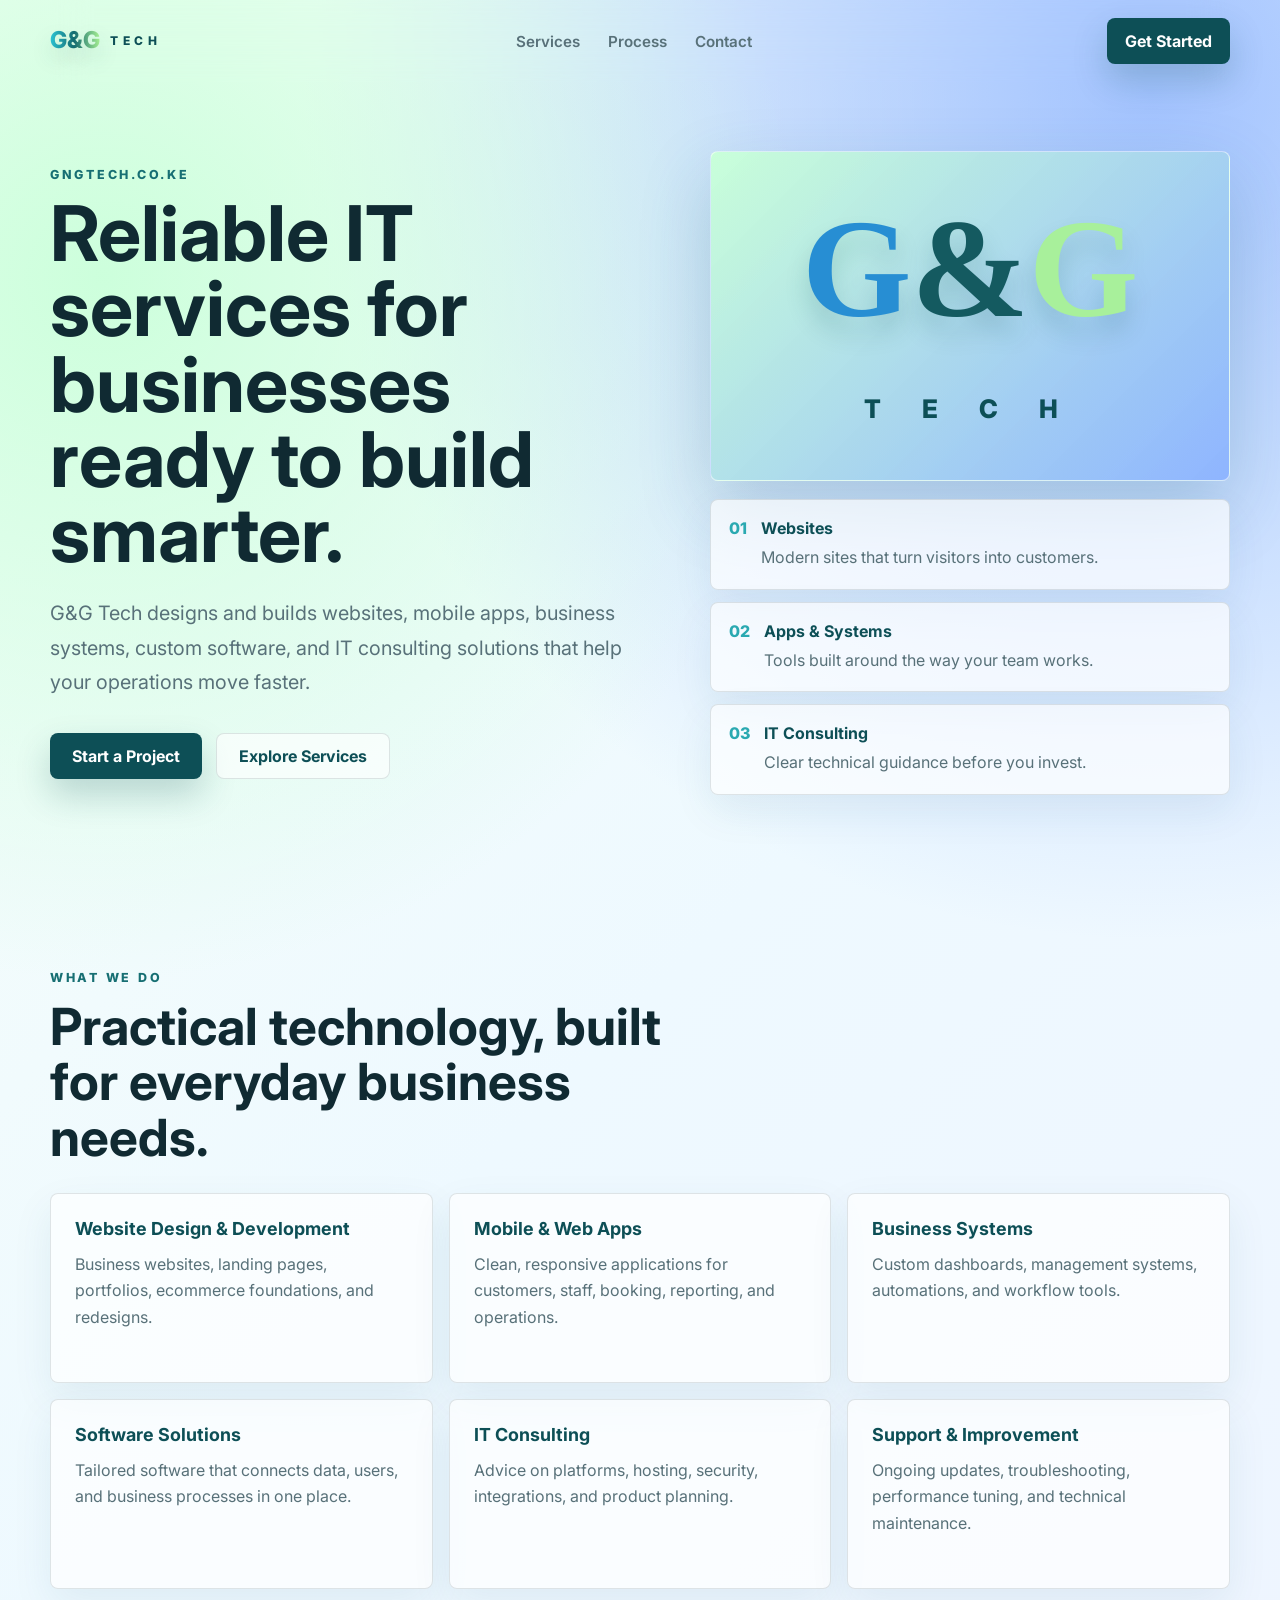
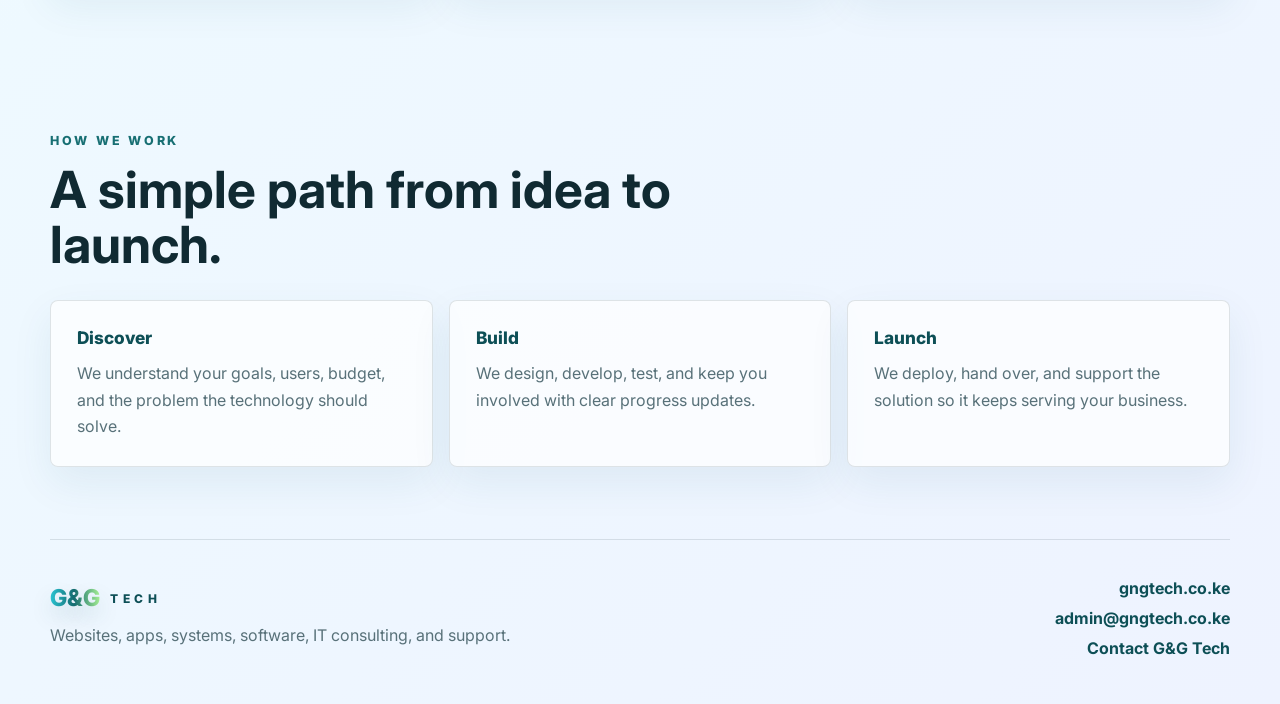
==== index.html @ 37692a5d "first commit" ====
<!doctype html>
<html lang="en">
  <head>
    <meta charset="utf-8">
    <meta name="viewport" content="width=device-width, initial-scale=1">
    <meta
      name="description"
      content="G&G Tech builds websites, apps, business systems, software, and practical IT solutions for teams in Kenya and beyond."
    >
    <title>G&G Tech | IT Services, Websites, Apps & Systems</title>
    <link rel="preconnect" href="https://fonts.googleapis.com">
    <link rel="preconnect" href="https://fonts.gstatic.com" crossorigin>
    <link
      href="https://fonts.googleapis.com/css2?family=Inter:wght@400;500;600;700;800&display=swap"
      rel="stylesheet"
    >
    <link rel="stylesheet" href="styles.css">
  </head>
  <body>
    <header class="site-header">
      <a class="brand" href="index.html" aria-label="G&G Tech home">
        <span class="brand-mark">G&amp;G</span>
        <span class="brand-name">TECH</span>
      </a>

      <nav class="main-nav" aria-label="Main navigation">
        <a href="#services">Services</a>
        <a href="#process">Process</a>
        <a href="contact.html">Contact</a>
      </nav>

      <a class="nav-cta" href="contact.html">Get Started</a>
    </header>

    <main>
      <section class="hero">
        <div class="hero-content">
          <p class="eyebrow">gngtech.co.ke</p>
          <h1>Reliable IT services for businesses ready to build smarter.</h1>
          <p class="hero-copy">
            G&amp;G Tech designs and builds websites, mobile apps, business systems,
            custom software, and IT consulting solutions that help your operations move faster.
          </p>

          <div class="hero-actions">
            <a class="primary-button" href="contact.html">Start a Project</a>
            <a class="secondary-button" href="#services">Explore Services</a>
          </div>
        </div>

        <div class="hero-visual" aria-label="G&G Tech service preview">
          <div class="logo-panel">
            <span class="big-logo">
              <span>G</span><span>&amp;</span><span>G</span>
            </span>
            <span class="tech-word">T E C H</span>
          </div>

          <div class="service-stack">
            <a href="contact.html?service=Website%20Design%20%26%20Development">
              <span>01</span>
              <strong>Websites</strong>
              <p>Modern sites that turn visitors into customers.</p>
            </a>
            <a href="contact.html?service=Mobile%20%26%20Web%20Apps">
              <span>02</span>
              <strong>Apps & Systems</strong>
              <p>Tools built around the way your team works.</p>
            </a>
            <a href="contact.html?service=IT%20Consulting">
              <span>03</span>
              <strong>IT Consulting</strong>
              <p>Clear technical guidance before you invest.</p>
            </a>
          </div>
        </div>
      </section>

      <section class="services" id="services">
        <div class="section-heading">
          <p class="eyebrow">What we do</p>
          <h2>Practical technology, built for everyday business needs.</h2>
        </div>

        <div class="service-grid">
          <a class="service-card" href="contact.html?service=Website%20Design%20%26%20Development">
            <h3>Website Design & Development</h3>
            <p>Business websites, landing pages, portfolios, ecommerce foundations, and redesigns.</p>
          </a>
          <a class="service-card" href="contact.html?service=Mobile%20%26%20Web%20Apps">
            <h3>Mobile & Web Apps</h3>
            <p>Clean, responsive applications for customers, staff, booking, reporting, and operations.</p>
          </a>
          <a class="service-card" href="contact.html?service=Business%20Systems">
            <h3>Business Systems</h3>
            <p>Custom dashboards, management systems, automations, and workflow tools.</p>
          </a>
          <a class="service-card" href="contact.html?service=Software%20Solutions">
            <h3>Software Solutions</h3>
            <p>Tailored software that connects data, users, and business processes in one place.</p>
          </a>
          <a class="service-card" href="contact.html?service=IT%20Consulting">
            <h3>IT Consulting</h3>
            <p>Advice on platforms, hosting, security, integrations, and product planning.</p>
          </a>
          <a class="service-card" href="contact.html?service=Support%20%26%20Improvement">
            <h3>Support & Improvement</h3>
            <p>Ongoing updates, troubleshooting, performance tuning, and technical maintenance.</p>
          </a>
        </div>
      </section>

      <section class="process" id="process">
        <div class="section-heading">
          <p class="eyebrow">How we work</p>
          <h2>A simple path from idea to launch.</h2>
        </div>

        <div class="steps">
          <article>
            <span>Discover</span>
            <p>We understand your goals, users, budget, and the problem the technology should solve.</p>
          </article>
          <article>
            <span>Build</span>
            <p>We design, develop, test, and keep you involved with clear progress updates.</p>
          </article>
          <article>
            <span>Launch</span>
            <p>We deploy, hand over, and support the solution so it keeps serving your business.</p>
          </article>
        </div>
      </section>
    </main>

    <footer class="site-footer" id="contact">
      <div>
        <a class="brand footer-brand" href="index.html" aria-label="G&G Tech home">
          <span class="brand-mark">G&amp;G</span>
          <span class="brand-name">TECH</span>
        </a>
        <p>Websites, apps, systems, software, IT consulting, and support.</p>
      </div>

      <div class="footer-contact">
        <a href="https://gngtech.co.ke">gngtech.co.ke</a>
        <a href="mailto:admin@gngtech.co.ke">admin@gngtech.co.ke</a>
        <a href="contact.html">Contact G&amp;G Tech</a>
      </div>
    </footer>
  </body>
</html>
---- styles.css ----
:root {
  --mint: #c9ffd9;
  --aqua: #55d3db;
  --sky: #8fb5ff;
  --teal: #176f73;
  --deep: #0d4f56;
  --ink: #102a32;
  --muted: #587179;
  --line: rgba(16, 42, 50, 0.12);
  --white: #ffffff;
}

* {
  box-sizing: border-box;
}

html {
  scroll-behavior: smooth;
}

body {
  margin: 0;
  font-family: "Inter", Arial, sans-serif;
  color: var(--ink);
  background:
    radial-gradient(circle at 8% 12%, rgba(201, 255, 217, 0.92), transparent 30%),
    radial-gradient(circle at 90% 4%, rgba(143, 181, 255, 0.8), transparent 34%),
    linear-gradient(135deg, #f7fff9 0%, #eef9ff 46%, #eef3ff 100%);
}

a {
  color: inherit;
  text-decoration: none;
}

.site-header {
  position: sticky;
  top: 0;
  z-index: 10;
  display: flex;
  align-items: center;
  justify-content: space-between;
  gap: 24px;
  width: min(1180px, calc(100% - 40px));
  margin: 0 auto;
  padding: 18px 0;
  backdrop-filter: blur(18px);
}

.brand {
  display: inline-flex;
  align-items: center;
  gap: 10px;
  min-width: max-content;
  font-weight: 800;
}

.brand-mark {
  font-size: 1.45rem;
  line-height: 1;
  letter-spacing: 0;
  background: linear-gradient(90deg, #2cc8d7 0%, var(--teal) 48%, #a9f394 100%);
  -webkit-background-clip: text;
  background-clip: text;
  color: transparent;
  text-shadow: 0 10px 22px rgba(13, 79, 86, 0.18);
}

.brand-name {
  font-size: 0.75rem;
  letter-spacing: 0.38em;
  color: var(--deep);
}

.main-nav {
  display: flex;
  align-items: center;
  justify-content: center;
  gap: 28px;
  color: var(--muted);
  font-size: 0.95rem;
  font-weight: 600;
}

.main-nav a:hover {
  color: var(--deep);
}

.nav-cta,
.primary-button,
.secondary-button {
  display: inline-flex;
  align-items: center;
  justify-content: center;
  min-height: 46px;
  border-radius: 8px;
  font-weight: 700;
  transition: transform 180ms ease, box-shadow 180ms ease, background 180ms ease;
}

.nav-cta,
.primary-button {
  background: var(--deep);
  color: var(--white);
  box-shadow: 0 16px 34px rgba(13, 79, 86, 0.22);
}

.nav-cta {
  padding: 0 18px;
}

.primary-button,
.secondary-button {
  padding: 0 22px;
}

.secondary-button {
  border: 1px solid var(--line);
  background: rgba(255, 255, 255, 0.62);
  color: var(--deep);
}

.nav-cta:hover,
.primary-button:hover,
.secondary-button:hover {
  transform: translateY(-2px);
}

.hero {
  display: grid;
  grid-template-columns: minmax(0, 1fr) minmax(360px, 0.86fr);
  gap: 56px;
  align-items: center;
  width: min(1180px, calc(100% - 40px));
  min-height: calc(100vh - 84px);
  margin: 0 auto;
  padding: 42px 0 76px;
}

.hero-content {
  max-width: 680px;
}

.eyebrow {
  margin: 0 0 14px;
  color: var(--teal);
  font-size: 0.78rem;
  font-weight: 800;
  letter-spacing: 0.22em;
  text-transform: uppercase;
}

h1,
h2,
h3,
p {
  margin-top: 0;
}

h1 {
  max-width: 740px;
  margin-bottom: 24px;
  font-size: clamp(2.8rem, 6vw, 5.8rem);
  line-height: 0.98;
  letter-spacing: 0;
}

.hero-copy {
  max-width: 620px;
  margin-bottom: 34px;
  color: var(--muted);
  font-size: clamp(1.04rem, 2vw, 1.24rem);
  line-height: 1.72;
}

.hero-actions {
  display: flex;
  flex-wrap: wrap;
  gap: 14px;
}

.hero-visual {
  display: grid;
  gap: 18px;
}

.logo-panel {
  display: grid;
  place-items: center;
  min-height: 330px;
  padding: 36px;
  border: 1px solid rgba(255, 255, 255, 0.55);
  border-radius: 8px;
  background:
    linear-gradient(135deg, rgba(201, 255, 217, 0.88), rgba(143, 181, 255, 0.92)),
    linear-gradient(135deg, var(--mint), var(--sky));
  box-shadow: 0 28px 70px rgba(30, 102, 120, 0.22);
}

.big-logo {
  display: block;
  font-size: clamp(4.6rem, 12vw, 8.8rem);
  font-weight: 800;
  line-height: 0.85;
  letter-spacing: 0;
  font-family: Georgia, "Times New Roman", serif;
  text-shadow: 0 16px 24px rgba(13, 79, 86, 0.18);
}

.big-logo span:nth-child(1) {
  color: #278ed3;
}

.big-logo span:nth-child(2) {
  color: #145a60;
}

.big-logo span:nth-child(3) {
  color: #a8f09b;
}

.tech-word {
  margin-top: 22px;
  color: var(--deep);
  font-size: clamp(1rem, 2vw, 1.6rem);
  font-weight: 800;
  letter-spacing: 0.7em;
}

.service-stack {
  display: grid;
  gap: 12px;
}

.service-stack a,
.service-card,
.steps article {
  border: 1px solid var(--line);
  border-radius: 8px;
  background: rgba(255, 255, 255, 0.68);
  box-shadow: 0 16px 40px rgba(22, 93, 109, 0.08);
}

.service-stack a {
  display: grid;
  grid-template-columns: auto 1fr;
  gap: 6px 14px;
  padding: 18px;
  transition: transform 180ms ease, border-color 180ms ease, box-shadow 180ms ease, background 180ms ease;
}

.service-stack span {
  grid-row: span 2;
  color: #2aa9b1;
  font-weight: 800;
}

.service-stack strong {
  color: var(--deep);
}

.service-stack a:hover {
  transform: translateY(-3px);
  border-color: rgba(85, 211, 219, 0.58);
  background: linear-gradient(135deg, rgba(201, 255, 217, 0.9), rgba(143, 181, 255, 0.42));
  box-shadow: 0 22px 46px rgba(23, 111, 115, 0.16);
}

.service-stack p,
.service-card p,
.steps p,
.site-footer p {
  margin-bottom: 0;
  color: var(--muted);
  line-height: 1.65;
}

.services,
.process {
  width: min(1180px, calc(100% - 40px));
  margin: 0 auto;
  padding: 72px 0;
}

.section-heading {
  max-width: 650px;
  margin-bottom: 28px;
}

h2 {
  margin-bottom: 0;
  color: var(--ink);
  font-size: clamp(2rem, 4vw, 3.2rem);
  line-height: 1.08;
  letter-spacing: 0;
}

.service-grid {
  display: grid;
  grid-template-columns: repeat(3, minmax(0, 1fr));
  gap: 16px;
}

.service-card {
  min-height: 190px;
  padding: 24px;
  cursor: pointer;
  transition: transform 180ms ease, border-color 180ms ease, box-shadow 180ms ease, background 180ms ease;
}

.service-card h3 {
  margin-bottom: 12px;
  color: var(--deep);
  font-size: 1.12rem;
}

.service-card:hover {
  transform: translateY(-6px);
  border-color: rgba(85, 211, 219, 0.64);
  background:
    linear-gradient(135deg, rgba(201, 255, 217, 0.94), rgba(143, 181, 255, 0.48)),
    rgba(255, 255, 255, 0.78);
  box-shadow: 0 28px 58px rgba(23, 111, 115, 0.18);
}

.service-card:hover h3,
.service-card:hover p {
  color: var(--deep);
}

.service-card:focus-visible,
.service-stack a:focus-visible,
.primary-button:focus-visible,
.secondary-button:focus-visible,
.nav-cta:focus-visible {
  outline: 3px solid rgba(85, 211, 219, 0.72);
  outline-offset: 4px;
}

.steps {
  display: grid;
  grid-template-columns: repeat(3, minmax(0, 1fr));
  gap: 16px;
}

.steps article {
  padding: 26px;
}

.steps span {
  display: inline-flex;
  margin-bottom: 12px;
  color: var(--deep);
  font-size: 1.08rem;
  font-weight: 800;
}

.site-footer {
  display: flex;
  align-items: center;
  justify-content: space-between;
  gap: 28px;
  width: min(1180px, calc(100% - 40px));
  margin: 0 auto;
  padding: 38px 0 46px;
  border-top: 1px solid var(--line);
}

.footer-brand {
  margin-bottom: 12px;
}

.footer-contact {
  display: grid;
  gap: 10px;
  color: var(--deep);
  font-weight: 700;
  text-align: right;
}

.contact-page {
  display: grid;
  grid-template-columns: minmax(0, 0.9fr) minmax(360px, 0.72fr);
  gap: 56px;
  align-items: start;
  width: min(1180px, calc(100% - 40px));
  min-height: calc(100vh - 84px);
  margin: 0 auto;
  padding: 80px 0 96px;
}

.contact-intro {
  max-width: 660px;
}

.contact-intro a {
  color: var(--deep);
  font-weight: 800;
}

.contact-form {
  display: grid;
  gap: 12px;
  padding: 28px;
  border: 1px solid rgba(85, 211, 219, 0.28);
  border-radius: 8px;
  background: rgba(255, 255, 255, 0.72);
  box-shadow: 0 28px 70px rgba(30, 102, 120, 0.16);
}

.contact-form label {
  color: var(--deep);
  font-size: 0.92rem;
  font-weight: 800;
}

.contact-form input,
.contact-form select,
.contact-form textarea {
  width: 100%;
  min-height: 48px;
  margin-bottom: 10px;
  padding: 12px 14px;
  border: 1px solid var(--line);
  border-radius: 8px;
  color: var(--ink);
  background: rgba(255, 255, 255, 0.86);
  font: inherit;
}

.contact-form textarea {
  resize: vertical;
  line-height: 1.55;
}

.contact-form input:focus,
.contact-form select:focus,
.contact-form textarea:focus {
  border-color: rgba(42, 169, 177, 0.8);
  box-shadow: 0 0 0 4px rgba(85, 211, 219, 0.18);
  outline: none;
}

.form-button {
  width: 100%;
  border: 0;
  font: inherit;
  cursor: pointer;
}

.form-note {
  margin: 0;
  color: var(--muted);
  font-size: 0.92rem;
  line-height: 1.5;
}

@media (max-width: 900px) {
  .site-header {
    flex-wrap: wrap;
  }

  .main-nav {
    order: 3;
    width: 100%;
    justify-content: flex-start;
  }

  .hero {
    grid-template-columns: 1fr;
    gap: 34px;
    min-height: auto;
    padding-top: 32px;
  }

  .contact-page {
    grid-template-columns: 1fr;
    gap: 34px;
    min-height: auto;
    padding-top: 54px;
  }

  .hero-visual {
    max-width: 620px;
  }

  .service-grid,
  .steps {
    grid-template-columns: repeat(2, minmax(0, 1fr));
  }
}

@media (max-width: 620px) {
  .site-header,
  .hero,
  .services,
  .process,
  .contact-page,
  .site-footer {
    width: min(100% - 28px, 1180px);
  }

  .nav-cta {
    display: none;
  }

  .main-nav {
    gap: 18px;
    overflow-x: auto;
    padding-bottom: 2px;
  }

  h1 {
    font-size: clamp(2.55rem, 14vw, 4rem);
  }

  .hero-actions,
  .primary-button,
  .secondary-button {
    width: 100%;
  }

  .logo-panel {
    min-height: 250px;
    padding: 24px 18px;
  }

  .tech-word {
    letter-spacing: 0.45em;
  }

  .service-grid,
  .steps {
    grid-template-columns: 1fr;
  }

  .site-footer {
    display: grid;
  }

  .footer-contact {
    text-align: left;
  }
}
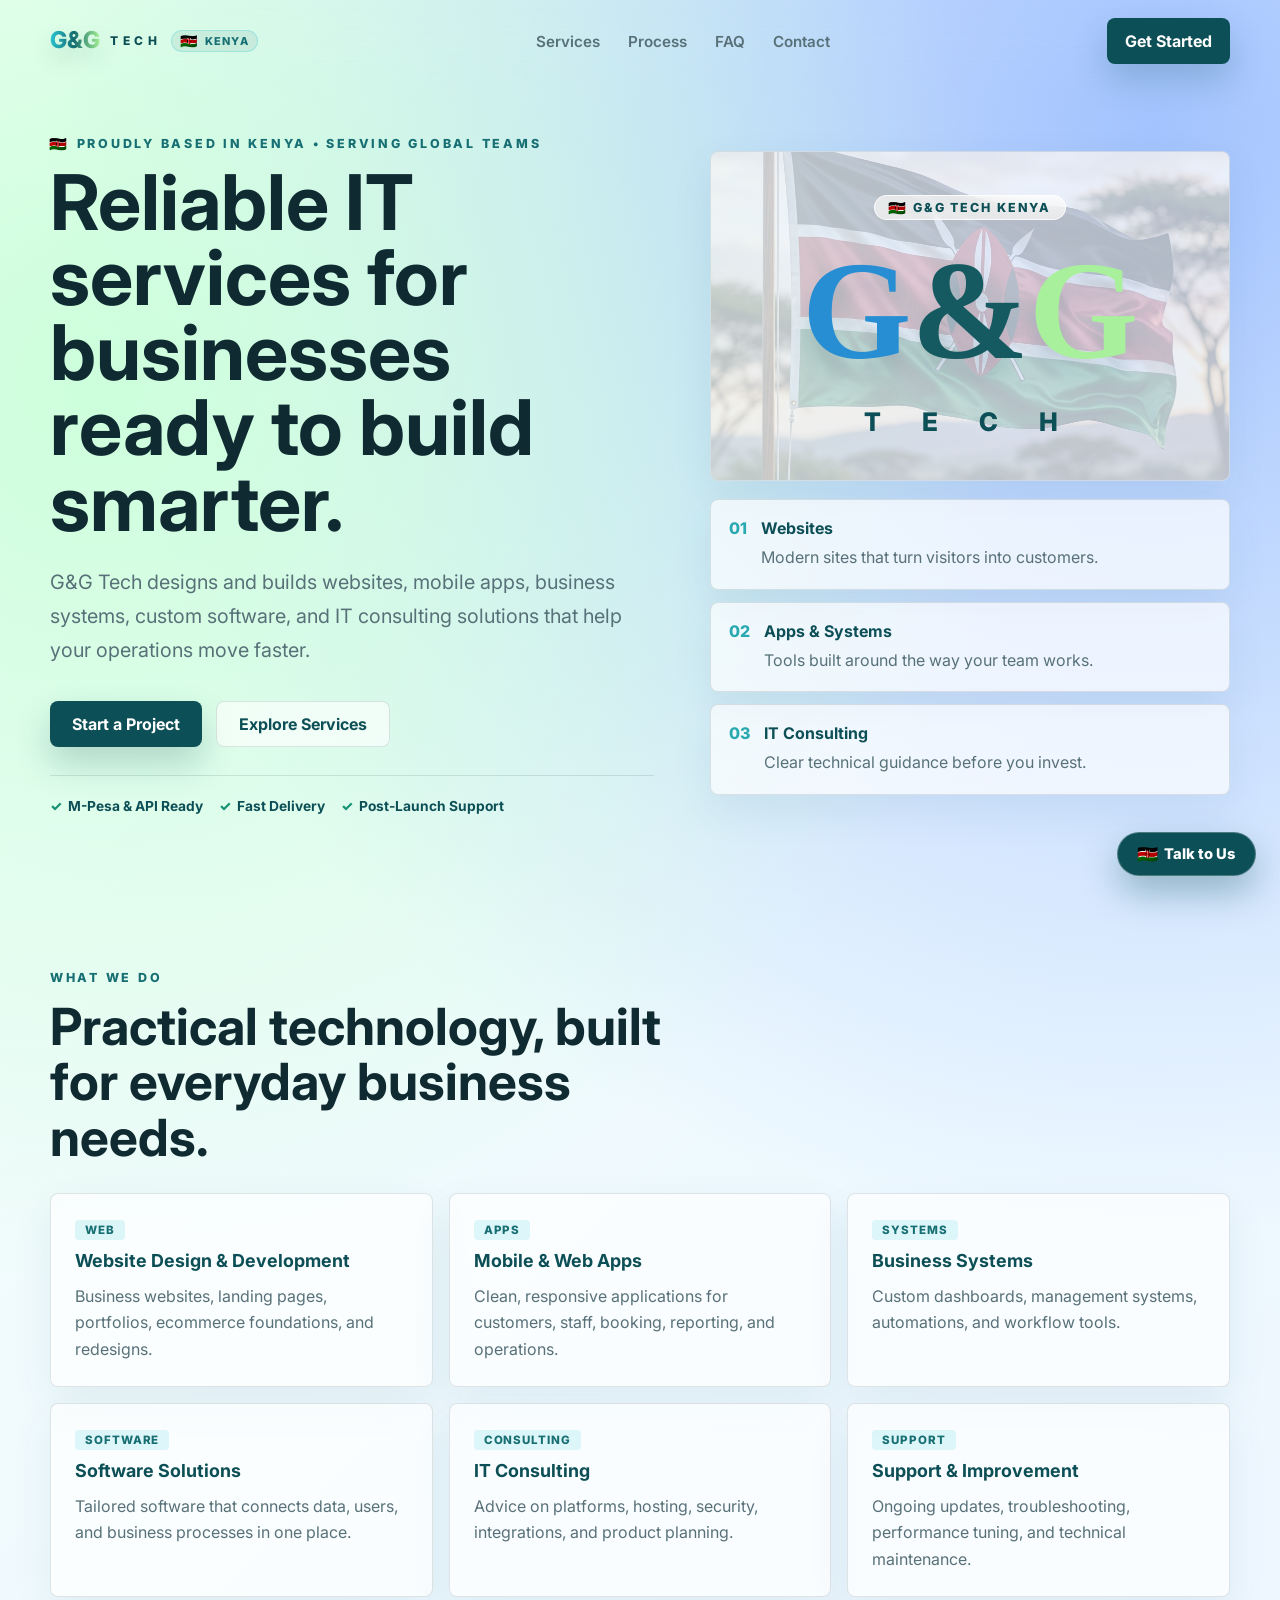
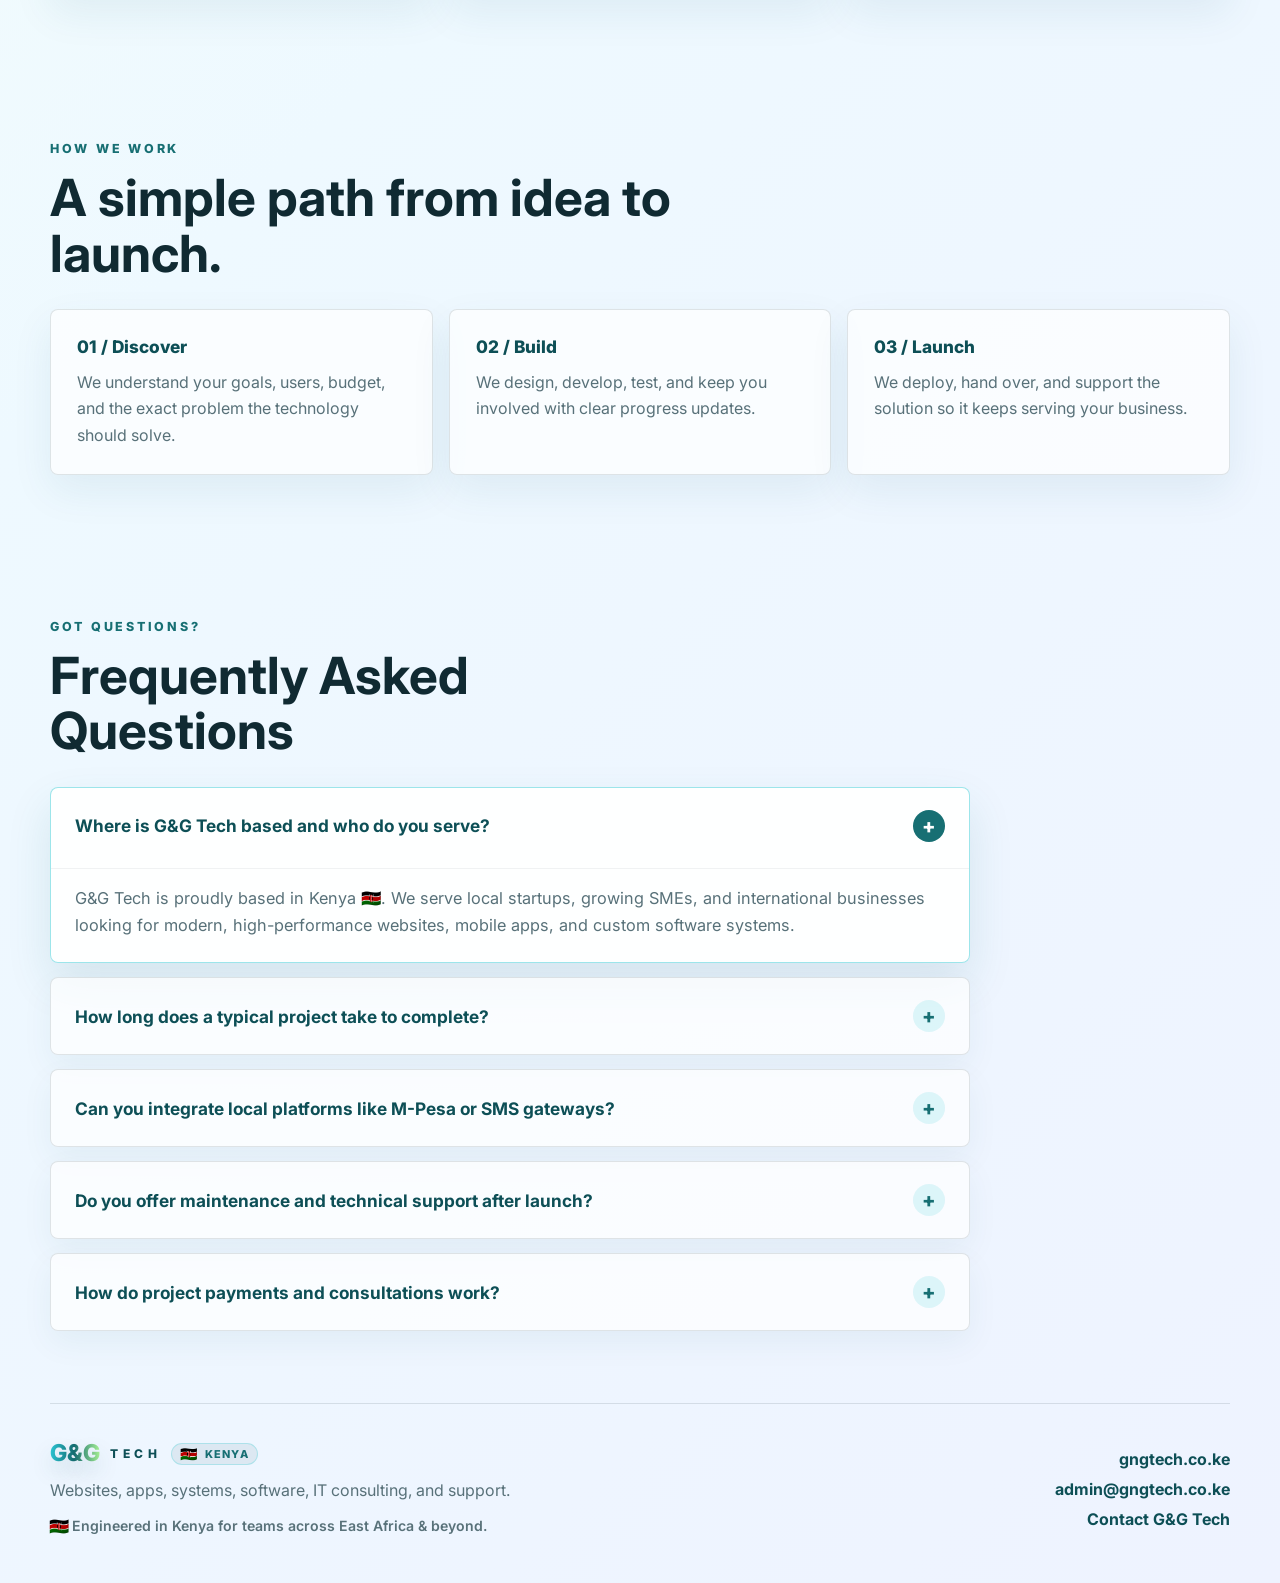
==== commit f2ce53a4: "improve ui" ====
--- a/index.html
+++ b/index.html
@@ -5,9 +5,16 @@
     <meta name="viewport" content="width=device-width, initial-scale=1">
     <meta
       name="description"
-      content="G&G Tech builds websites, apps, business systems, software, and practical IT solutions for teams in Kenya and beyond."
+      content="G&G Tech is a Kenyan technology company building modern websites, mobile apps, custom business systems, software, and IT solutions for clients in Kenya and beyond."
     >
-    <title>G&G Tech | IT Services, Websites, Apps & Systems</title>
+    <title>G&G Tech | Kenyan IT Services, Websites, Apps & Business Systems</title>
+    
+    <!-- Open Graph & Social Media Preview Tags -->
+    <meta property="og:title" content="G&G Tech | Reliable IT Services, Websites & Apps in Kenya">
+    <meta property="og:description" content="Designs and builds websites, mobile apps, business systems, and IT solutions for teams in Kenya and globally.">
+    <meta property="og:type" content="website">
+    <meta property="og:url" content="https://gngtech.co.ke">
+    
     <link rel="preconnect" href="https://fonts.googleapis.com">
     <link rel="preconnect" href="https://fonts.gstatic.com" crossorigin>
     <link
@@ -21,12 +28,24 @@
       <a class="brand" href="index.html" aria-label="G&G Tech home">
         <span class="brand-mark">G&amp;G</span>
         <span class="brand-name">TECH</span>
+        <span class="kenya-badge" title="Proudly Kenyan Technology Company">
+          <span class="kenya-flag-icon" aria-hidden="true">🇰🇪</span>
+          <span class="kenya-text">KENYA</span>
+        </span>
       </a>
 
-      <nav class="main-nav" aria-label="Main navigation">
+      <button class="mobile-nav-toggle" id="mobileNavToggle" aria-label="Toggle navigation menu" aria-expanded="false">
+        <span class="hamburger-bar"></span>
+        <span class="hamburger-bar"></span>
+        <span class="hamburger-bar"></span>
+      </button>
+
+      <nav class="main-nav" id="mainNav" aria-label="Main navigation">
         <a href="#services">Services</a>
         <a href="#process">Process</a>
+        <a href="#faq">FAQ</a>
         <a href="contact.html">Contact</a>
+        <a class="mobile-nav-cta" href="contact.html">Get Started 🇰🇪</a>
       </nav>
 
       <a class="nav-cta" href="contact.html">Get Started</a>
@@ -34,8 +53,10 @@
 
     <main>
       <section class="hero">
-        <div class="hero-content">
-          <p class="eyebrow">gngtech.co.ke</p>
+        <div class="hero-content reveal-on-scroll">
+          <p class="eyebrow kenya-eyebrow">
+            <span class="flag-emoji">🇰🇪</span> PROUDLY BASED IN KENYA &bull; SERVING GLOBAL TEAMS
+          </p>
           <h1>Reliable IT services for businesses ready to build smarter.</h1>
           <p class="hero-copy">
             G&amp;G Tech designs and builds websites, mobile apps, business systems,
@@ -46,10 +67,19 @@
             <a class="primary-button" href="contact.html">Start a Project</a>
             <a class="secondary-button" href="#services">Explore Services</a>
           </div>
-        </div>
-
-        <div class="hero-visual" aria-label="G&G Tech service preview">
-          <div class="logo-panel">
+
+          <div class="hero-trust-badges">
+            <span class="trust-item"><span class="check-icon">✓</span> M-Pesa &amp; API Ready</span>
+            <span class="trust-item"><span class="check-icon">✓</span> Fast Delivery</span>
+            <span class="trust-item"><span class="check-icon">✓</span> Post-Launch Support</span>
+          </div>
+        </div>
+
+        <div class="hero-visual reveal-on-scroll" aria-label="G&G Tech service preview">
+          <div class="logo-panel interactive-card">
+            <div class="kenya-hero-pill">
+              <span class="flag-emoji">🇰🇪</span> G&amp;G TECH KENYA
+            </div>
             <span class="big-logo">
               <span>G</span><span>&amp;</span><span>G</span>
             </span>
@@ -57,17 +87,17 @@
           </div>
 
           <div class="service-stack">
-            <a href="contact.html?service=Website%20Design%20%26%20Development">
+            <a class="interactive-card" href="contact.html?service=Website%20Design%20%26%20Development">
               <span>01</span>
               <strong>Websites</strong>
               <p>Modern sites that turn visitors into customers.</p>
             </a>
-            <a href="contact.html?service=Mobile%20%26%20Web%20Apps">
+            <a class="interactive-card" href="contact.html?service=Mobile%20%26%20Web%20Apps">
               <span>02</span>
-              <strong>Apps & Systems</strong>
+              <strong>Apps &amp; Systems</strong>
               <p>Tools built around the way your team works.</p>
             </a>
-            <a href="contact.html?service=IT%20Consulting">
+            <a class="interactive-card" href="contact.html?service=IT%20Consulting">
               <span>03</span>
               <strong>IT Consulting</strong>
               <p>Clear technical guidance before you invest.</p>
@@ -77,69 +107,147 @@
       </section>
 
       <section class="services" id="services">
-        <div class="section-heading">
+        <div class="section-heading reveal-on-scroll">
           <p class="eyebrow">What we do</p>
           <h2>Practical technology, built for everyday business needs.</h2>
         </div>
 
         <div class="service-grid">
-          <a class="service-card" href="contact.html?service=Website%20Design%20%26%20Development">
-            <h3>Website Design & Development</h3>
+          <a class="service-card interactive-card reveal-on-scroll" href="contact.html?service=Website%20Design%20%26%20Development">
+            <div class="card-badge">Web</div>
+            <h3>Website Design &amp; Development</h3>
             <p>Business websites, landing pages, portfolios, ecommerce foundations, and redesigns.</p>
           </a>
-          <a class="service-card" href="contact.html?service=Mobile%20%26%20Web%20Apps">
-            <h3>Mobile & Web Apps</h3>
+          <a class="service-card interactive-card reveal-on-scroll" href="contact.html?service=Mobile%20%26%20Web%20Apps">
+            <div class="card-badge">Apps</div>
+            <h3>Mobile &amp; Web Apps</h3>
             <p>Clean, responsive applications for customers, staff, booking, reporting, and operations.</p>
           </a>
-          <a class="service-card" href="contact.html?service=Business%20Systems">
+          <a class="service-card interactive-card reveal-on-scroll" href="contact.html?service=Business%20Systems">
+            <div class="card-badge">Systems</div>
             <h3>Business Systems</h3>
             <p>Custom dashboards, management systems, automations, and workflow tools.</p>
           </a>
-          <a class="service-card" href="contact.html?service=Software%20Solutions">
+          <a class="service-card interactive-card reveal-on-scroll" href="contact.html?service=Software%20Solutions">
+            <div class="card-badge">Software</div>
             <h3>Software Solutions</h3>
             <p>Tailored software that connects data, users, and business processes in one place.</p>
           </a>
-          <a class="service-card" href="contact.html?service=IT%20Consulting">
+          <a class="service-card interactive-card reveal-on-scroll" href="contact.html?service=IT%20Consulting">
+            <div class="card-badge">Consulting</div>
             <h3>IT Consulting</h3>
             <p>Advice on platforms, hosting, security, integrations, and product planning.</p>
           </a>
-          <a class="service-card" href="contact.html?service=Support%20%26%20Improvement">
-            <h3>Support & Improvement</h3>
+          <a class="service-card interactive-card reveal-on-scroll" href="contact.html?service=Support%20%26%20Improvement">
+            <div class="card-badge">Support</div>
+            <h3>Support &amp; Improvement</h3>
             <p>Ongoing updates, troubleshooting, performance tuning, and technical maintenance.</p>
           </a>
         </div>
       </section>
 
       <section class="process" id="process">
-        <div class="section-heading">
+        <div class="section-heading reveal-on-scroll">
           <p class="eyebrow">How we work</p>
           <h2>A simple path from idea to launch.</h2>
         </div>
 
         <div class="steps">
-          <article>
-            <span>Discover</span>
-            <p>We understand your goals, users, budget, and the problem the technology should solve.</p>
+          <article class="interactive-card reveal-on-scroll">
+            <span>01 / Discover</span>
+            <p>We understand your goals, users, budget, and the exact problem the technology should solve.</p>
           </article>
-          <article>
-            <span>Build</span>
+          <article class="interactive-card reveal-on-scroll">
+            <span>02 / Build</span>
             <p>We design, develop, test, and keep you involved with clear progress updates.</p>
           </article>
-          <article>
-            <span>Launch</span>
+          <article class="interactive-card reveal-on-scroll">
+            <span>03 / Launch</span>
             <p>We deploy, hand over, and support the solution so it keeps serving your business.</p>
           </article>
         </div>
       </section>
+
+      <!-- Interactive FAQ Accordion Section -->
+      <section class="faq" id="faq">
+        <div class="section-heading reveal-on-scroll">
+          <p class="eyebrow">Got Questions?</p>
+          <h2>Frequently Asked Questions</h2>
+        </div>
+
+        <div class="faq-accordion reveal-on-scroll" id="faqAccordion">
+          <details class="faq-item" open>
+            <summary class="faq-question">
+              <span>Where is G&amp;G Tech based and who do you serve?</span>
+              <span class="faq-icon" aria-hidden="true">+</span>
+            </summary>
+            <div class="faq-answer">
+              <p>G&amp;G Tech is proudly based in Kenya 🇰🇪. We serve local startups, growing SMEs, and international businesses looking for modern, high-performance websites, mobile apps, and custom software systems.</p>
+            </div>
+          </details>
+
+          <details class="faq-item">
+            <summary class="faq-question">
+              <span>How long does a typical project take to complete?</span>
+              <span class="faq-icon" aria-hidden="true">+</span>
+            </summary>
+            <div class="faq-answer">
+              <p>Standard business websites are typically delivered in 1 to 2 weeks. Web applications, mobile apps, and specialized business management systems generally take 2 to 4 weeks depending on overall features and scope.</p>
+            </div>
+          </details>
+
+          <details class="faq-item">
+            <summary class="faq-question">
+              <span>Can you integrate local platforms like M-Pesa or SMS gateways?</span>
+              <span class="faq-icon" aria-hidden="true">+</span>
+            </summary>
+            <div class="faq-answer">
+              <p>Yes! We specialize in custom integrations including M-Pesa (Daraja API), bank payment gateways, SMS notification APIs (such as Africa's Talking), automated invoicing, and custom database APIs.</p>
+            </div>
+          </details>
+
+          <details class="faq-item">
+            <summary class="faq-question">
+              <span>Do you offer maintenance and technical support after launch?</span>
+              <span class="faq-icon" aria-hidden="true">+</span>
+            </summary>
+            <div class="faq-answer">
+              <p>Yes. We provide ongoing technical support, cloud hosting configuration, security monitoring, performance tuning, and feature improvements so your platform remains fast, secure, and up to date.</p>
+            </div>
+          </details>
+
+          <details class="faq-item">
+            <summary class="faq-question">
+              <span>How do project payments and consultations work?</span>
+              <span class="faq-icon" aria-hidden="true">+</span>
+            </summary>
+            <div class="faq-answer">
+              <p>We begin with a free consultation to review your requirements. Projects follow transparent milestone payments (initial deposit, progress demo review, and final handover) so you maintain 100% clarity.</p>
+            </div>
+          </details>
+        </div>
+      </section>
     </main>
+
+    <!-- Floating Quick Action Button -->
+    <a href="contact.html" class="floating-cta" title="Start a Project with G&G Tech Kenya">
+      <span class="flag-emoji">🇰🇪</span> Talk to Us
+    </a>
 
     <footer class="site-footer" id="contact">
       <div>
         <a class="brand footer-brand" href="index.html" aria-label="G&G Tech home">
           <span class="brand-mark">G&amp;G</span>
           <span class="brand-name">TECH</span>
+          <span class="kenya-badge">
+            <span class="kenya-flag-icon" aria-hidden="true">🇰🇪</span>
+            <span class="kenya-text">KENYA</span>
+          </span>
         </a>
         <p>Websites, apps, systems, software, IT consulting, and support.</p>
+        <p class="footer-kenya-note">
+          <span class="flag-emoji">🇰🇪</span> Engineered in Kenya for teams across East Africa &amp; beyond.
+        </p>
       </div>
 
       <div class="footer-contact">
@@ -148,5 +256,72 @@
         <a href="contact.html">Contact G&amp;G Tech</a>
       </div>
     </footer>
+
+    <!-- Zero-dependency Lightweight Interactive Script -->
+    <script>
+      // Mobile Navigation Drawer Toggle
+      const mobileNavToggle = document.getElementById("mobileNavToggle");
+      const mainNav = document.getElementById("mainNav");
+
+      if (mobileNavToggle && mainNav) {
+        mobileNavToggle.addEventListener("click", () => {
+          const isOpen = mainNav.classList.toggle("open");
+          mobileNavToggle.classList.toggle("active", isOpen);
+          mobileNavToggle.setAttribute("aria-expanded", isOpen);
+        });
+
+        // Close mobile drawer when clicking a link
+        mainNav.querySelectorAll("a").forEach((link) => {
+          link.addEventListener("click", () => {
+            mainNav.classList.remove("open");
+            mobileNavToggle.classList.remove("active");
+            mobileNavToggle.setAttribute("aria-expanded", "false");
+          });
+        });
+      }
+
+      // Smooth FAQ Accordion Icon Toggle
+      const faqItems = document.querySelectorAll(".faq-item");
+      faqItems.forEach((item) => {
+        item.addEventListener("toggle", () => {
+          const icon = item.querySelector(".faq-icon");
+          if (icon) {
+            icon.textContent = item.open ? "−" : "+";
+          }
+        });
+      });
+
+      // Scroll Reveal Observer (Ultra-lightweight Vanilla JS)
+      const revealElements = document.querySelectorAll(".reveal-on-scroll");
+      if ("IntersectionObserver" in window) {
+        const revealObserver = new IntersectionObserver(
+          (entries, observer) => {
+            entries.forEach((entry) => {
+              if (entry.isIntersecting) {
+                entry.target.classList.add("revealed");
+                observer.unobserve(entry.target);
+              }
+            });
+          },
+          { threshold: 0.12 }
+        );
+
+        revealElements.forEach((el) => revealObserver.observe(el));
+      } else {
+        // Fallback for very old browsers
+        revealElements.forEach((el) => el.classList.add("revealed"));
+      }
+
+      // Mouse Hover Track Effect for Interactive Cards
+      document.querySelectorAll(".interactive-card").forEach((card) => {
+        card.addEventListener("mousemove", (e) => {
+          const rect = card.getBoundingClientRect();
+          const x = e.clientX - rect.left;
+          const y = e.clientY - rect.top;
+          card.style.setProperty("--mouse-x", `${x}px`);
+          card.style.setProperty("--mouse-y", `${y}px`);
+        });
+      });
+    </script>
   </body>
 </html>
--- a/styles.css
+++ b/styles.css
@@ -72,6 +72,46 @@
   color: var(--deep);
 }
 
+/* Kenyan Flag Badge */
+.kenya-badge {
+  display: inline-flex;
+  align-items: center;
+  gap: 5px;
+  padding: 3px 8px;
+  border-radius: 99px;
+  background: rgba(13, 79, 86, 0.08);
+  border: 1px solid rgba(85, 211, 219, 0.35);
+  font-size: 0.68rem;
+  font-weight: 800;
+  letter-spacing: 0.12em;
+  color: var(--teal);
+  vertical-align: middle;
+}
+
+.kenya-badge .kenya-flag-icon {
+  font-size: 0.88rem;
+  line-height: 1;
+}
+
+.kenya-eyebrow {
+  display: inline-flex;
+  align-items: center;
+  gap: 8px;
+}
+
+.flag-emoji {
+  font-style: normal;
+  display: inline-block;
+  transform: scale(1.15);
+}
+
+.footer-kenya-note {
+  margin-top: 10px;
+  font-size: 0.88rem;
+  color: var(--teal);
+  font-weight: 600;
+}
+
 .main-nav {
   display: flex;
   align-items: center;
@@ -179,22 +219,87 @@
   gap: 14px;
 }
 
+/* Trust Badges */
+.hero-trust-badges {
+  display: flex;
+  flex-wrap: wrap;
+  gap: 16px;
+  margin-top: 28px;
+  padding-top: 22px;
+  border-top: 1px solid var(--line);
+}
+
+.trust-item {
+  display: inline-flex;
+  align-items: center;
+  gap: 6px;
+  font-size: 0.86rem;
+  font-weight: 700;
+  color: var(--deep);
+}
+
+.check-icon {
+  color: #179374;
+  font-weight: 800;
+}
+
 .hero-visual {
   display: grid;
   gap: 18px;
 }
 
 .logo-panel {
+  position: relative;
   display: grid;
   place-items: center;
   min-height: 330px;
   padding: 36px;
-  border: 1px solid rgba(255, 255, 255, 0.55);
+  border: 1px solid rgba(255, 255, 255, 0.65);
   border-radius: 8px;
   background:
-    linear-gradient(135deg, rgba(201, 255, 217, 0.88), rgba(143, 181, 255, 0.92)),
+    linear-gradient(135deg, rgba(235, 255, 241, 0.82), rgba(225, 242, 255, 0.85)),
     linear-gradient(135deg, var(--mint), var(--sky));
   box-shadow: 0 28px 70px rgba(30, 102, 120, 0.22);
+  overflow: hidden;
+}
+
+.logo-panel::after {
+  content: "";
+  position: absolute;
+  inset: 0;
+  background-image: url("kenya-flag-bg.png");
+  background-size: cover;
+  background-position: center;
+  opacity: 0.22;
+  mix-blend-mode: multiply;
+  pointer-events: none;
+  z-index: 1;
+  transition: opacity 300ms ease;
+}
+
+.logo-panel:hover::after {
+  opacity: 0.32;
+}
+
+.logo-panel > * {
+  position: relative;
+  z-index: 2;
+}
+
+.kenya-hero-pill {
+  display: inline-flex;
+  align-items: center;
+  gap: 6px;
+  margin-bottom: 16px;
+  padding: 4px 14px;
+  border-radius: 20px;
+  background: rgba(255, 255, 255, 0.65);
+  backdrop-filter: blur(8px);
+  border: 1px solid rgba(255, 255, 255, 0.8);
+  font-size: 0.78rem;
+  font-weight: 800;
+  color: var(--deep);
+  letter-spacing: 0.15em;
 }
 
 .big-logo {
@@ -232,13 +337,39 @@
   gap: 12px;
 }
 
-.service-stack a,
-.service-card,
-.steps article {
+/* Interactive Spotlight Cards */
+.interactive-card {
+  position: relative;
+  overflow: hidden;
   border: 1px solid var(--line);
   border-radius: 8px;
   background: rgba(255, 255, 255, 0.68);
   box-shadow: 0 16px 40px rgba(22, 93, 109, 0.08);
+  transition: transform 220ms ease, box-shadow 220ms ease, border-color 220ms ease, background 220ms ease;
+}
+
+.interactive-card::before {
+  content: "";
+  position: absolute;
+  top: var(--mouse-y, -100px);
+  left: var(--mouse-x, -100px);
+  width: 200px;
+  height: 200px;
+  background: radial-gradient(circle, rgba(85, 211, 219, 0.25) 0%, transparent 70%);
+  transform: translate(-50%, -50%);
+  pointer-events: none;
+  opacity: 0;
+  transition: opacity 300ms ease;
+}
+
+.interactive-card:hover::before {
+  opacity: 1;
+}
+
+.interactive-card:hover {
+  transform: translateY(-5px);
+  border-color: rgba(85, 211, 219, 0.64);
+  box-shadow: 0 24px 50px rgba(13, 79, 86, 0.16);
 }
 
 .service-stack a {
@@ -246,7 +377,6 @@
   grid-template-columns: auto 1fr;
   gap: 6px 14px;
   padding: 18px;
-  transition: transform 180ms ease, border-color 180ms ease, box-shadow 180ms ease, background 180ms ease;
 }
 
 .service-stack span {
@@ -260,10 +390,7 @@
 }
 
 .service-stack a:hover {
-  transform: translateY(-3px);
-  border-color: rgba(85, 211, 219, 0.58);
   background: linear-gradient(135deg, rgba(201, 255, 217, 0.9), rgba(143, 181, 255, 0.42));
-  box-shadow: 0 22px 46px rgba(23, 111, 115, 0.16);
 }
 
 .service-stack p,
@@ -276,7 +403,8 @@
 }
 
 .services,
-.process {
+.process,
+.faq {
   width: min(1180px, calc(100% - 40px));
   margin: 0 auto;
   padding: 72px 0;
@@ -305,7 +433,19 @@
   min-height: 190px;
   padding: 24px;
   cursor: pointer;
-  transition: transform 180ms ease, border-color 180ms ease, box-shadow 180ms ease, background 180ms ease;
+}
+
+.card-badge {
+  display: inline-block;
+  margin-bottom: 10px;
+  padding: 3px 10px;
+  border-radius: 4px;
+  background: rgba(85, 211, 219, 0.18);
+  color: var(--teal);
+  font-size: 0.72rem;
+  font-weight: 800;
+  letter-spacing: 0.08em;
+  text-transform: uppercase;
 }
 
 .service-card h3 {
@@ -315,12 +455,9 @@
 }
 
 .service-card:hover {
-  transform: translateY(-6px);
-  border-color: rgba(85, 211, 219, 0.64);
   background:
     linear-gradient(135deg, rgba(201, 255, 217, 0.94), rgba(143, 181, 255, 0.48)),
     rgba(255, 255, 255, 0.78);
-  box-shadow: 0 28px 58px rgba(23, 111, 115, 0.18);
 }
 
 .service-card:hover h3,
@@ -353,6 +490,122 @@
   color: var(--deep);
   font-size: 1.08rem;
   font-weight: 800;
+}
+
+/* Interactive FAQ Accordion */
+.faq-accordion {
+  display: grid;
+  gap: 14px;
+  max-width: 920px;
+}
+
+.faq-item {
+  border: 1px solid var(--line);
+  border-radius: 8px;
+  background: rgba(255, 255, 255, 0.72);
+  box-shadow: 0 12px 32px rgba(22, 93, 109, 0.06);
+  transition: border-color 180ms ease, background 180ms ease, box-shadow 180ms ease;
+  overflow: hidden;
+}
+
+.faq-item[open] {
+  background: rgba(255, 255, 255, 0.94);
+  border-color: rgba(85, 211, 219, 0.58);
+  box-shadow: 0 20px 45px rgba(23, 111, 115, 0.12);
+}
+
+.faq-question {
+  display: flex;
+  align-items: center;
+  justify-content: space-between;
+  gap: 18px;
+  padding: 22px 24px;
+  font-size: 1.08rem;
+  font-weight: 700;
+  color: var(--deep);
+  cursor: pointer;
+  list-style: none;
+  user-select: none;
+}
+
+.faq-question::-webkit-details-marker {
+  display: none;
+}
+
+.faq-question:hover {
+  color: #179374;
+}
+
+.faq-icon {
+  display: flex;
+  align-items: center;
+  justify-content: center;
+  width: 32px;
+  height: 32px;
+  min-width: 32px;
+  border-radius: 50%;
+  background: rgba(85, 211, 219, 0.18);
+  color: var(--teal);
+  font-size: 1.25rem;
+  font-weight: 800;
+  transition: transform 200ms ease, background 200ms ease;
+}
+
+.faq-item[open] .faq-icon {
+  background: var(--teal);
+  color: var(--white);
+}
+
+.faq-answer {
+  padding: 0 24px 22px 24px;
+  border-top: 1px solid rgba(16, 42, 50, 0.06);
+  margin-top: 4px;
+  padding-top: 16px;
+}
+
+.faq-answer p {
+  margin: 0;
+  color: var(--muted);
+  font-size: 1.02rem;
+  line-height: 1.7;
+}
+
+/* Floating Quick Action Button */
+.floating-cta {
+  position: fixed;
+  bottom: 24px;
+  right: 24px;
+  z-index: 99;
+  display: inline-flex;
+  align-items: center;
+  gap: 8px;
+  padding: 12px 20px;
+  border-radius: 50px;
+  background: var(--deep);
+  color: var(--white);
+  font-size: 0.92rem;
+  font-weight: 800;
+  box-shadow: 0 16px 36px rgba(13, 79, 86, 0.35);
+  border: 1px solid rgba(255, 255, 255, 0.25);
+  transition: transform 200ms ease, box-shadow 200ms ease, background 200ms ease;
+}
+
+.floating-cta:hover {
+  transform: translateY(-4px) scale(1.03);
+  box-shadow: 0 22px 48px rgba(13, 79, 86, 0.45);
+  background: #145a60;
+}
+
+/* Scroll Reveal Animations */
+.reveal-on-scroll {
+  opacity: 0;
+  transform: translateY(24px);
+  transition: opacity 600ms cubic-bezier(0.16, 1, 0.3, 1), transform 600ms cubic-bezier(0.16, 1, 0.3, 1);
+}
+
+.reveal-on-scroll.revealed {
+  opacity: 1;
+  transform: translateY(0);
 }
 
 .site-footer {
@@ -455,15 +708,147 @@
   line-height: 1.5;
 }
 
+.form-status {
+  padding: 18px;
+  border-radius: 8px;
+  margin-bottom: 12px;
+  font-size: 0.95rem;
+  line-height: 1.6;
+}
+
+.form-status.success {
+  background: rgba(201, 255, 217, 0.65);
+  border: 1px solid rgba(23, 111, 115, 0.4);
+  color: var(--ink);
+}
+
+.form-status.success h3 {
+  margin-bottom: 8px;
+  color: var(--deep);
+  font-size: 1.15rem;
+}
+
+.form-status.info {
+  background: rgba(238, 249, 255, 0.9);
+  border: 1px solid rgba(85, 211, 219, 0.5);
+  color: var(--ink);
+}
+
+.form-status.error {
+  background: rgba(255, 235, 235, 0.9);
+  border: 1px solid rgba(220, 53, 69, 0.4);
+  color: #842029;
+}
+
+.form-status code {
+  background: rgba(16, 42, 50, 0.08);
+  padding: 2px 6px;
+  border-radius: 4px;
+  font-family: monospace;
+}
+
+.status-fallback {
+  margin-top: 14px;
+}
+
+.fallback-btn,
+.reset-btn {
+  margin-top: 12px;
+  width: 100%;
+  text-align: center;
+}
+
+.form-button:disabled {
+  opacity: 0.7;
+  cursor: not-allowed;
+  transform: none !important;
+}
+
+/* Mobile Hamburger Menu Toggle Button */
+.mobile-nav-toggle {
+  display: none;
+  flex-direction: column;
+  justify-content: space-around;
+  width: 40px;
+  height: 40px;
+  padding: 8px;
+  background: transparent;
+  border: none;
+  cursor: pointer;
+  z-index: 11;
+}
+
+.hamburger-bar {
+  width: 100%;
+  height: 3px;
+  background: var(--deep);
+  border-radius: 2px;
+  transition: transform 250ms ease, opacity 250ms ease;
+}
+
+.mobile-nav-toggle.active .hamburger-bar:nth-child(1) {
+  transform: translateY(8px) rotate(45deg);
+}
+
+.mobile-nav-toggle.active .hamburger-bar:nth-child(2) {
+  opacity: 0;
+}
+
+.mobile-nav-toggle.active .hamburger-bar:nth-child(3) {
+  transform: translateY(-8px) rotate(-45deg);
+}
+
+.mobile-nav-cta {
+  display: none;
+}
+
 @media (max-width: 900px) {
-  .site-header {
-    flex-wrap: wrap;
+  .mobile-nav-toggle {
+    display: flex;
+  }
+
+  .nav-cta {
+    display: none;
   }
 
   .main-nav {
-    order: 3;
+    position: fixed;
+    top: 0;
+    right: -100%;
+    width: 280px;
+    height: 100vh;
+    flex-direction: column;
+    align-items: flex-start;
+    justify-content: flex-start;
+    padding: 90px 30px 40px;
+    background: rgba(255, 255, 255, 0.96);
+    backdrop-filter: blur(20px);
+    box-shadow: -15px 0 40px rgba(13, 79, 86, 0.15);
+    transition: right 300ms cubic-bezier(0.16, 1, 0.3, 1);
+    z-index: 10;
+  }
+
+  .main-nav.open {
+    right: 0;
+  }
+
+  .main-nav a {
+    font-size: 1.15rem;
+    padding: 12px 0;
     width: 100%;
-    justify-content: flex-start;
+    border-bottom: 1px solid var(--line);
+  }
+
+  .mobile-nav-cta {
+    display: inline-flex;
+    margin-top: 16px;
+    padding: 12px 20px;
+    background: var(--deep);
+    color: var(--white) !important;
+    border-radius: 8px;
+    font-weight: 800;
+    text-align: center;
+    border-bottom: none !important;
   }
 
   .hero {
@@ -495,23 +880,14 @@
   .hero,
   .services,
   .process,
+  .faq,
   .contact-page,
   .site-footer {
     width: min(100% - 28px, 1180px);
   }
 
-  .nav-cta {
-    display: none;
-  }
-
-  .main-nav {
-    gap: 18px;
-    overflow-x: auto;
-    padding-bottom: 2px;
-  }
-
   h1 {
-    font-size: clamp(2.55rem, 14vw, 4rem);
+    font-size: clamp(2.4rem, 12vw, 3.8rem);
   }
 
   .hero-actions,
@@ -541,4 +917,11 @@
   .footer-contact {
     text-align: left;
   }
-}
+
+  .floating-cta {
+    bottom: 16px;
+    right: 16px;
+    padding: 10px 16px;
+    font-size: 0.85rem;
+  }
+}
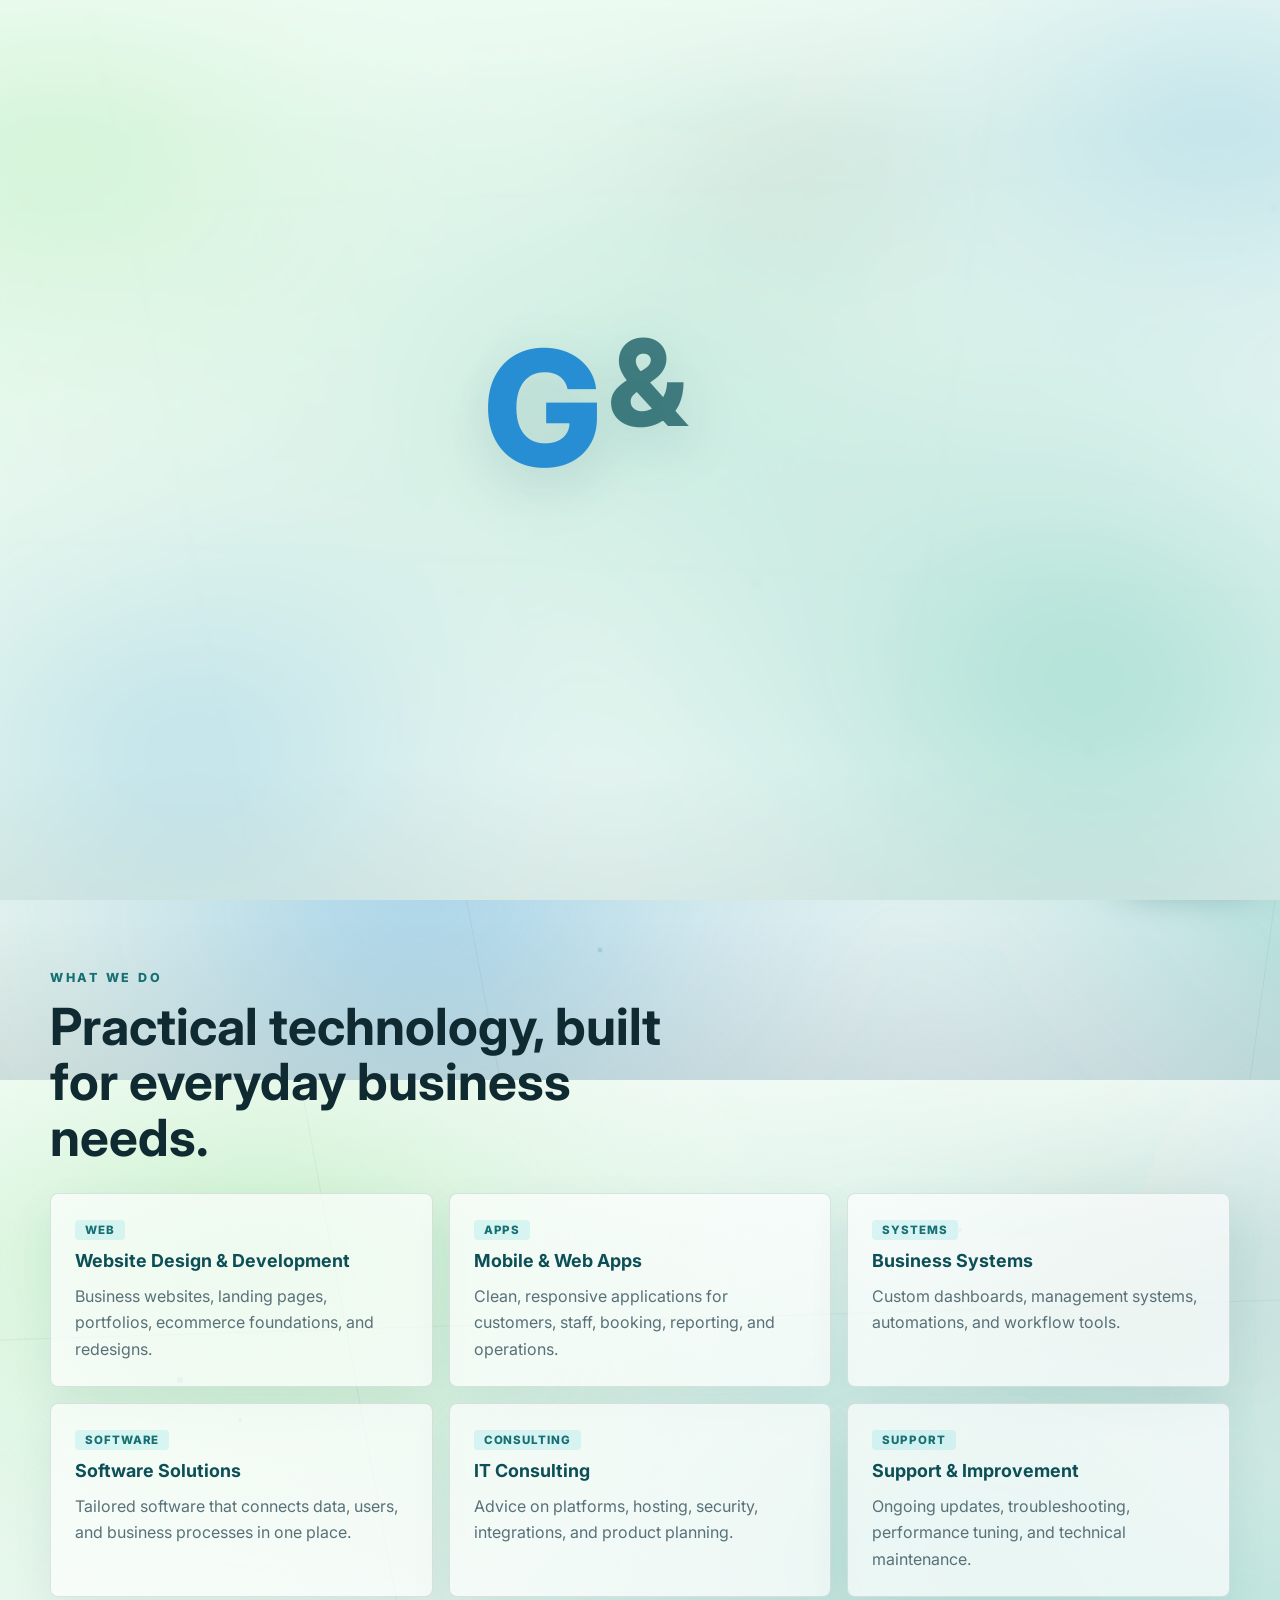
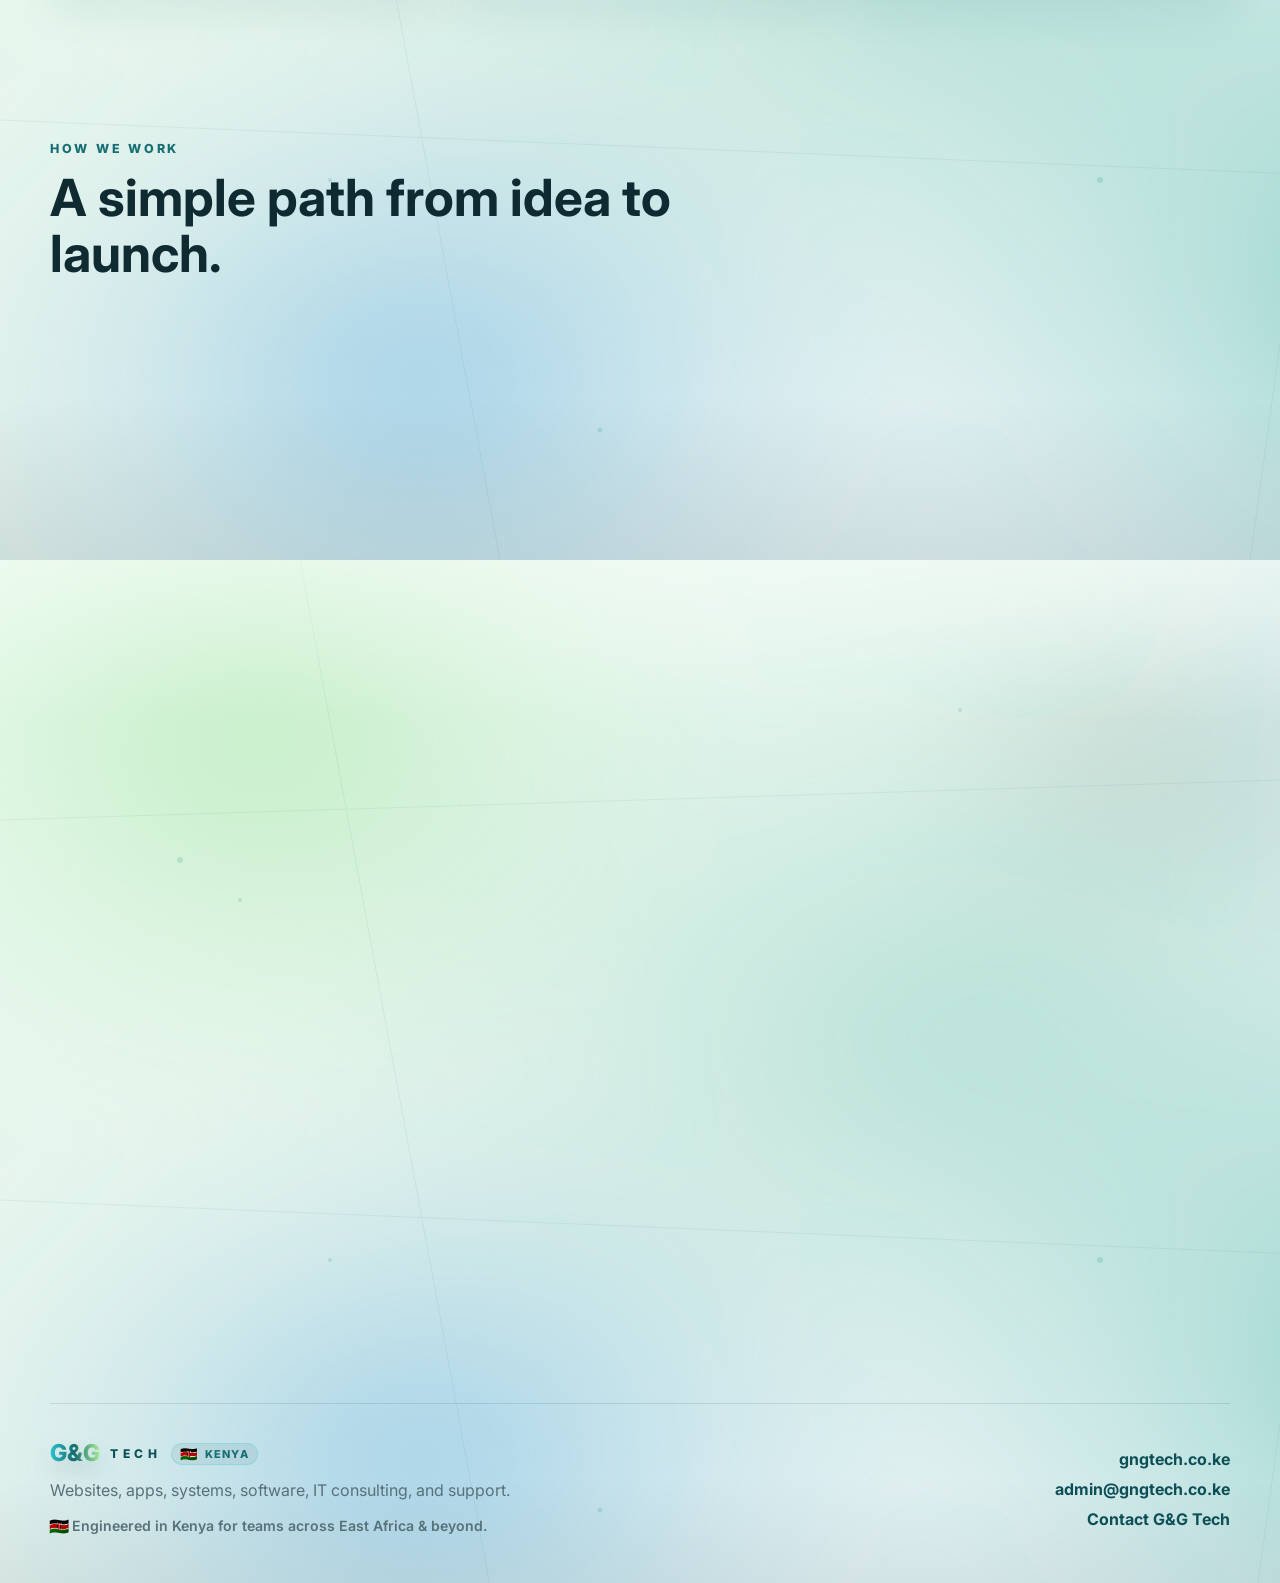
==== commit 00f84d63: "intro" ====
--- a/index.html
+++ b/index.html
@@ -23,7 +23,19 @@
     >
     <link rel="stylesheet" href="styles.css">
   </head>
-  <body>
+  <body class="intro-active">
+    <div class="brand-intro" id="brandIntro" aria-label="G and G Tech introduction" role="status">
+      <div class="brand-intro__content">
+        <div class="brand-intro__wordmark" aria-label="G and G">
+          <span class="brand-intro__letter brand-intro__letter--blue">G</span>
+          <span class="brand-intro__letter brand-intro__letter--ampersand">&amp;</span>
+          <span class="brand-intro__letter brand-intro__letter--green">G</span>
+        </div>
+        <span class="brand-intro__line" aria-hidden="true"></span>
+        <p class="brand-intro__tagline">Your trusted Kenyan company for your tech solutions.</p>
+      </div>
+    </div>
+
     <header class="site-header">
       <a class="brand" href="index.html" aria-label="G&G Tech home">
         <span class="brand-mark">G&amp;G</span>
@@ -257,8 +269,60 @@
       </div>
     </footer>
 
+    <script src="https://cdn.jsdelivr.net/npm/gsap@3/dist/gsap.min.js"></script>
+
     <!-- Zero-dependency Lightweight Interactive Script -->
+     <!-- GSAAAAAAAAAAAAAAAAAAAAAAAAAAAAAP -->
     <script>
+      // Five-second brand reveal before the website becomes available.
+      const intro = document.getElementById("brandIntro");
+      const prefersReducedMotion = window.matchMedia("(prefers-reduced-motion: reduce)").matches;
+
+      if (intro && window.gsap) {
+        const finishIntro = () => {
+          document.body.classList.remove("intro-active");
+          intro.setAttribute("aria-hidden", "true");
+          intro.remove();
+        };
+
+        if (prefersReducedMotion) {
+          gsap.set(".brand-intro__letter, .brand-intro__line, .brand-intro__tagline", { opacity: 1 });
+          gsap.to(intro, { autoAlpha: 0, duration: 0.25, delay: 0.6, onComplete: finishIntro });
+        } else {
+          const introTimeline = gsap.timeline({ onComplete: finishIntro });
+
+          introTimeline
+            .fromTo(intro, { autoAlpha: 0 }, { autoAlpha: 1, duration: 0.3, ease: "power1.out" })
+            .fromTo(".brand-intro__letter--blue", { xPercent: -180, autoAlpha: 0 }, { xPercent: 0, autoAlpha: 1, duration: 0.8, ease: "power3.out" }, 0.3)
+            .fromTo(".brand-intro__letter--ampersand", { yPercent: -170, autoAlpha: 0 }, { yPercent: 0, autoAlpha: 1, duration: 0.75, ease: "bounce.out" }, 0.9)
+            .fromTo(".brand-intro__letter--green", { xPercent: -180, autoAlpha: 0 }, { xPercent: 0, autoAlpha: 1, duration: 0.8, ease: "power3.out" }, 1.5)
+            .fromTo(".brand-intro__line", { scaleX: 0, autoAlpha: 0 }, { scaleX: 1, autoAlpha: 1, duration: 0.35, ease: "power2.out" }, 2.3)
+            .fromTo(".brand-intro__tagline", { y: 18, autoAlpha: 0 }, { y: 0, autoAlpha: 1, duration: 0.55, ease: "power2.out" }, 2.6)
+            .to({}, { duration: 1.25 })
+            .to(intro, { autoAlpha: 0, duration: 0.6, ease: "power2.inOut" });
+        }
+      } else if (intro) {
+        // Keep the website accessible if the animation library cannot load.
+        document.body.classList.remove("intro-active");
+        intro.remove();
+      }
+
+      if (window.gsap) {
+        gsap.to(".site-header", {
+          x: 0,
+          duration: 2.5,
+          ease: "power1.inOut",
+          repeat: -1,
+          yoyo: true
+        });
+
+        gsap.to(".brand-mark", {
+          duration: 2,
+          repeat: -1,
+          ease: "none"
+        });
+      }
+
       // Mobile Navigation Drawer Toggle
       const mobileNavToggle = document.getElementById("mobileNavToggle");
       const mainNav = document.getElementById("mainNav");
--- a/styles.css
+++ b/styles.css
@@ -22,10 +22,89 @@
   margin: 0;
   font-family: "Inter", Arial, sans-serif;
   color: var(--ink);
-  background:
-    radial-gradient(circle at 8% 12%, rgba(201, 255, 217, 0.92), transparent 30%),
-    radial-gradient(circle at 90% 4%, rgba(143, 181, 255, 0.8), transparent 34%),
-    linear-gradient(135deg, #f7fff9 0%, #eef9ff 46%, #eef3ff 100%);
+  background-image: url("gngbg.svg");
+}
+
+body.intro-active {
+  overflow: hidden;
+}
+
+.brand-intro {
+  position: fixed;
+  z-index: 1000;
+  inset: 0;
+  display: grid;
+  place-items: center;
+  padding: 24px;
+  overflow: hidden;
+  background: #eafcef url("gngbg.svg") center / cover no-repeat;
+  isolation: isolate;
+}
+
+.brand-intro::before {
+  position: absolute;
+  z-index: -1;
+  inset: 0;
+  content: "";
+  background: rgba(234, 252, 239, 0.38);
+  backdrop-filter: blur(3px);
+}
+
+.brand-intro__content {
+  width: min(620px, 100%);
+  text-align: center;
+}
+
+.brand-intro__wordmark {
+  display: flex;
+  align-items: baseline;
+  justify-content: center;
+  gap: clamp(10px, 2vw, 22px);
+  font-size: clamp(5.5rem, 18vw, 10rem);
+  font-weight: 800;
+  line-height: 0.82;
+  letter-spacing: -0.1em;
+  filter: drop-shadow(0 16px 26px rgba(13, 79, 86, 0.18));
+}
+
+.brand-intro__letter {
+  display: inline-block;
+  opacity: 0;
+}
+
+.brand-intro__letter--blue {
+  color: #278ed3;
+}
+
+.brand-intro__letter--ampersand {
+  color: #145a60;
+  font-size: 0.75em;
+}
+
+.brand-intro__letter--green {
+  color: #a8f09b;
+}
+
+.brand-intro__line {
+  display: block;
+  width: min(370px, 75%);
+  height: 4px;
+  margin: 30px auto 20px;
+  border-radius: 999px;
+  background: linear-gradient(90deg, #278ed3, #145a60 50%, #a8f09b);
+  box-shadow: 0 7px 18px rgba(20, 90, 96, 0.2);
+  opacity: 0;
+  transform: scaleX(0);
+}
+
+.brand-intro__tagline {
+  margin: 0;
+  color: var(--deep);
+  font-size: clamp(0.9rem, 2.2vw, 1.1rem);
+  font-weight: 600;
+  letter-spacing: 0.02em;
+  line-height: 1.6;
+  opacity: 0;
 }
 
 a {
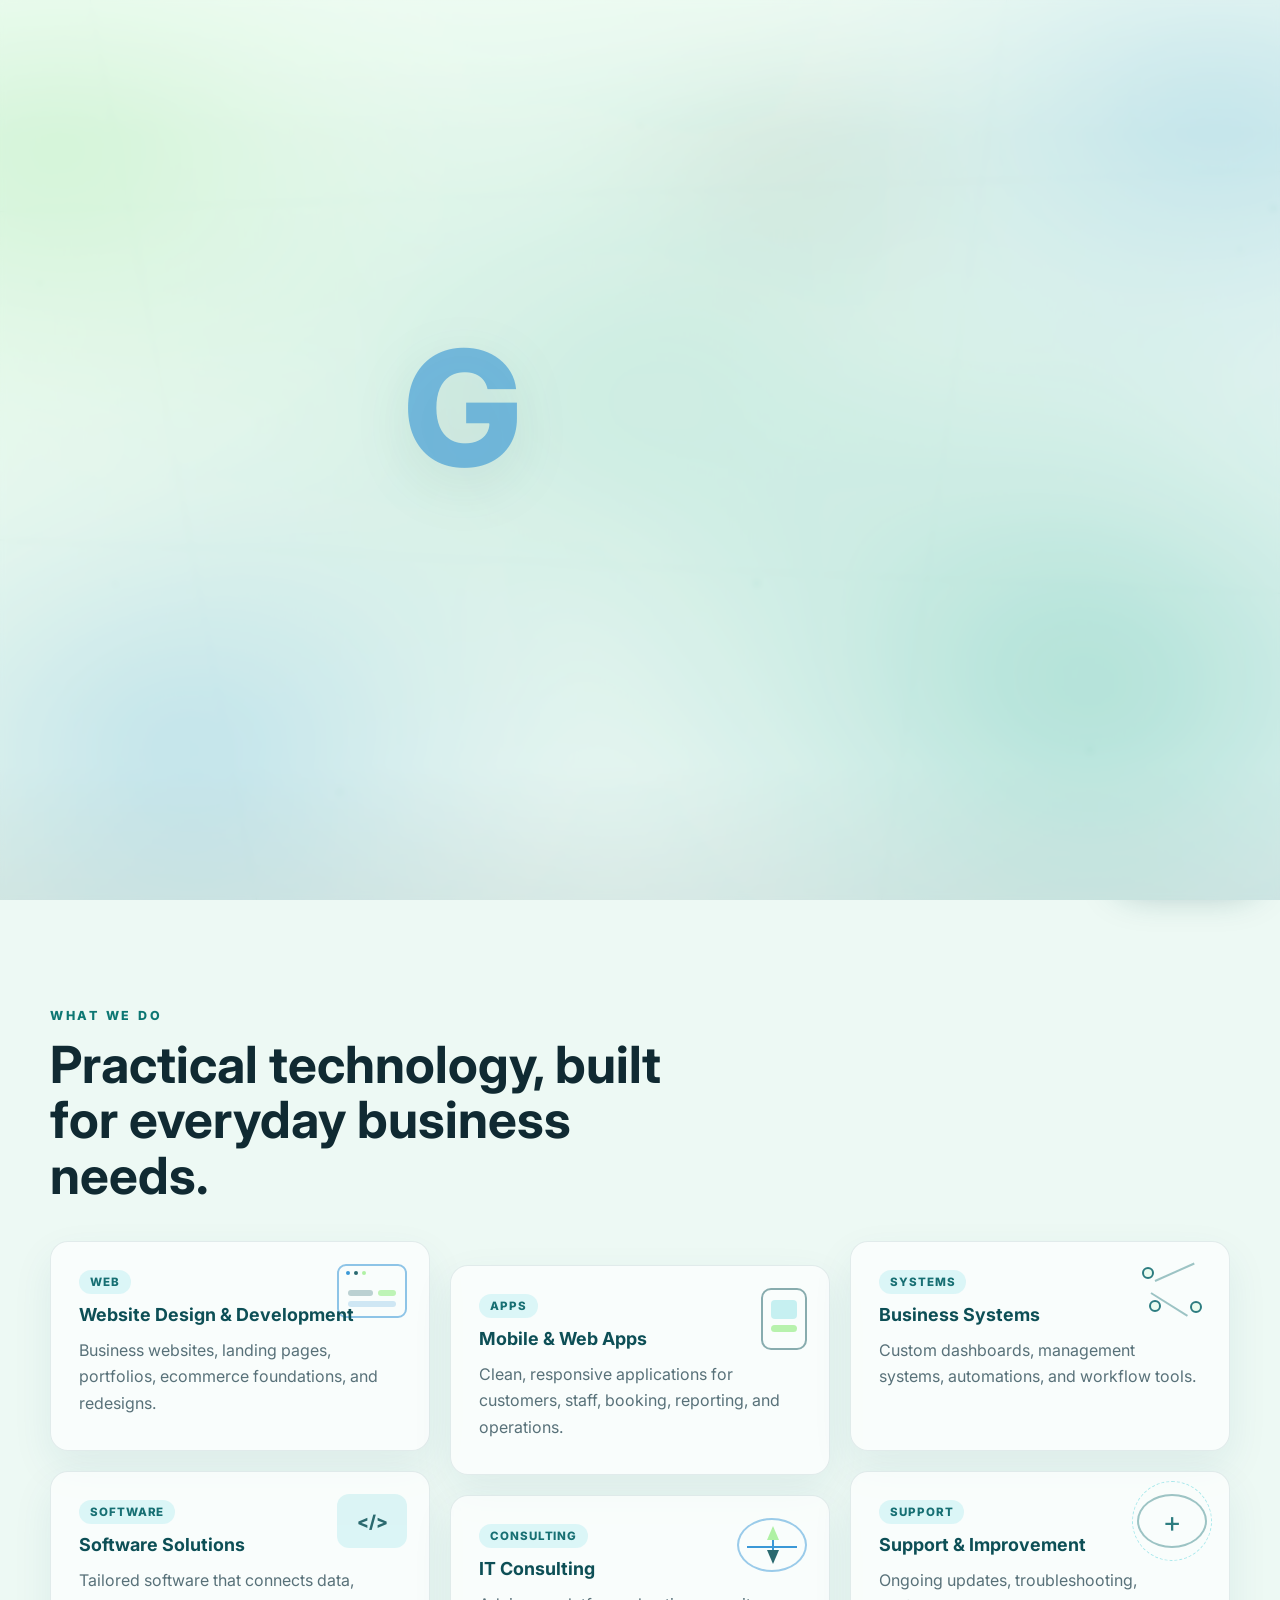
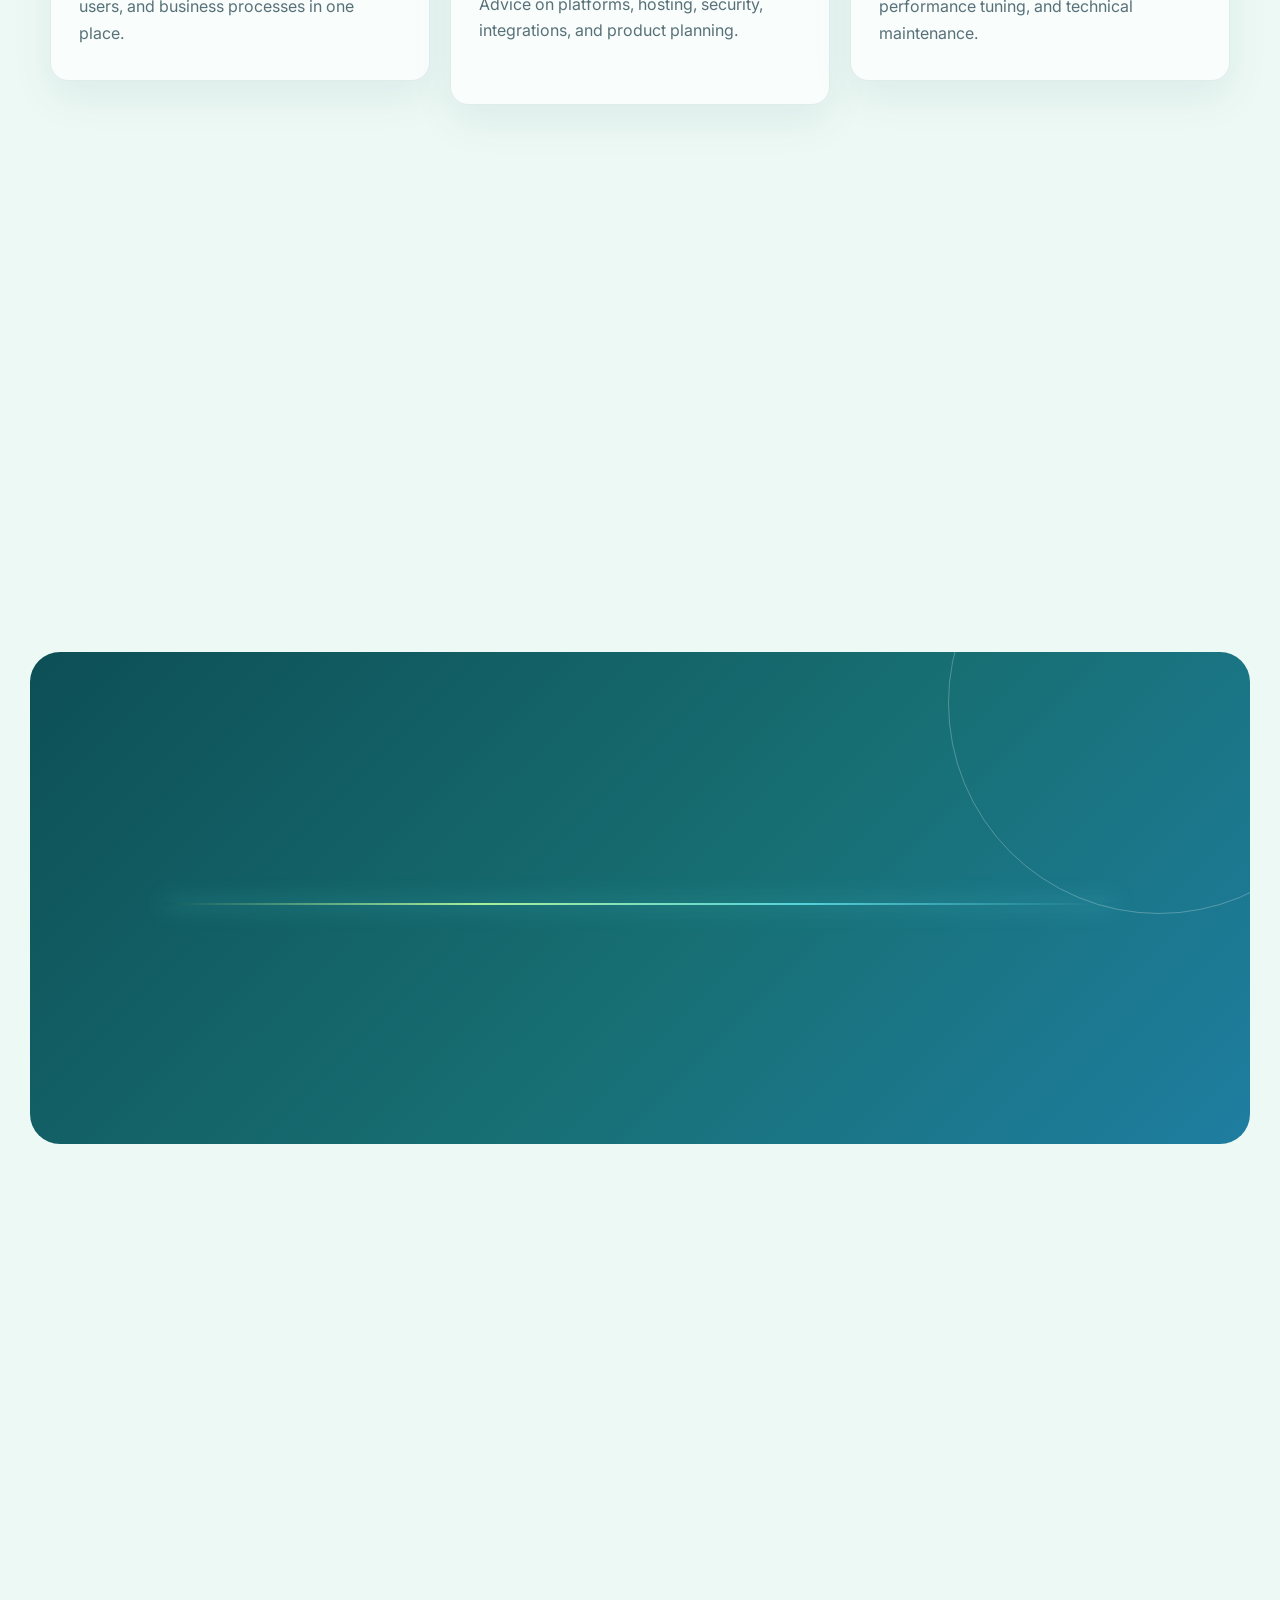
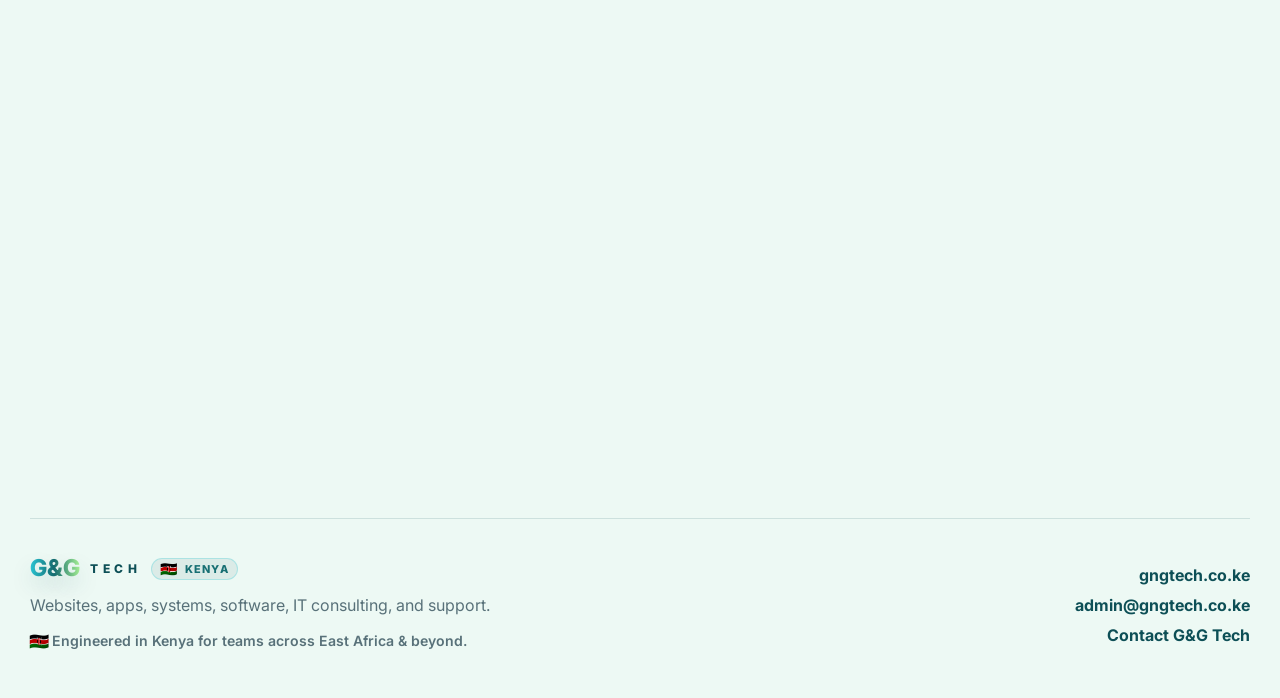
==== commit 71dc46f7: "responsivityyy" ====
--- a/index.html
+++ b/index.html
@@ -89,6 +89,11 @@
 
         <div class="hero-visual reveal-on-scroll" aria-label="G&G Tech service preview">
           <div class="logo-panel interactive-card">
+            <span class="command-ring command-ring--one" aria-hidden="true"></span>
+            <span class="command-ring command-ring--two" aria-hidden="true"></span>
+            <span class="command-node command-node--one" aria-hidden="true"></span>
+            <span class="command-node command-node--two" aria-hidden="true"></span>
+            <span class="command-node command-node--three" aria-hidden="true"></span>
             <div class="kenya-hero-pill">
               <span class="flag-emoji">🇰🇪</span> G&amp;G TECH KENYA
             </div>
@@ -127,38 +132,65 @@
         <div class="service-grid">
           <a class="service-card interactive-card reveal-on-scroll" href="contact.html?service=Website%20Design%20%26%20Development">
             <div class="card-badge">Web</div>
+            <span class="service-visual service-visual--web" aria-hidden="true"><i></i><i></i><i></i></span>
             <h3>Website Design &amp; Development</h3>
             <p>Business websites, landing pages, portfolios, ecommerce foundations, and redesigns.</p>
           </a>
           <a class="service-card interactive-card reveal-on-scroll" href="contact.html?service=Mobile%20%26%20Web%20Apps">
             <div class="card-badge">Apps</div>
+            <span class="service-visual service-visual--apps" aria-hidden="true"><i></i><i></i></span>
             <h3>Mobile &amp; Web Apps</h3>
             <p>Clean, responsive applications for customers, staff, booking, reporting, and operations.</p>
           </a>
           <a class="service-card interactive-card reveal-on-scroll" href="contact.html?service=Business%20Systems">
             <div class="card-badge">Systems</div>
+            <span class="service-visual service-visual--systems" aria-hidden="true"><i></i><i></i><i></i></span>
             <h3>Business Systems</h3>
             <p>Custom dashboards, management systems, automations, and workflow tools.</p>
           </a>
           <a class="service-card interactive-card reveal-on-scroll" href="contact.html?service=Software%20Solutions">
             <div class="card-badge">Software</div>
+            <span class="service-visual service-visual--software" aria-hidden="true"><i>&lt;/&gt;</i></span>
             <h3>Software Solutions</h3>
             <p>Tailored software that connects data, users, and business processes in one place.</p>
           </a>
           <a class="service-card interactive-card reveal-on-scroll" href="contact.html?service=IT%20Consulting">
             <div class="card-badge">Consulting</div>
+            <span class="service-visual service-visual--consulting" aria-hidden="true"><i></i><i></i></span>
             <h3>IT Consulting</h3>
             <p>Advice on platforms, hosting, security, integrations, and product planning.</p>
           </a>
           <a class="service-card interactive-card reveal-on-scroll" href="contact.html?service=Support%20%26%20Improvement">
             <div class="card-badge">Support</div>
+            <span class="service-visual service-visual--support" aria-hidden="true"><i>+</i></span>
             <h3>Support &amp; Improvement</h3>
             <p>Ongoing updates, troubleshooting, performance tuning, and technical maintenance.</p>
           </a>
         </div>
       </section>
 
+      <section class="network-section reveal-on-scroll" aria-labelledby="network-title">
+        <div class="network-copy">
+          <p class="eyebrow">Built here. Ready anywhere.</p>
+          <h2 id="network-title">Kenyan thinking, connected to every opportunity.</h2>
+          <p>We pair local context with technology that performs for teams across East Africa and beyond.</p>
+        </div>
+        <div class="network-map" aria-hidden="true">
+          <svg viewBox="0 0 700 320" fill="none" xmlns="http://www.w3.org/2000/svg">
+            <path d="M128 183C230 111 291 243 365 163C438 83 514 99 603 137" />
+            <path d="M128 183C229 262 302 270 418 214C498 175 549 210 603 137" />
+            <path d="M365 163C391 185 399 198 418 214" />
+          </svg>
+          <span class="network-node network-node--ke">KE</span>
+          <span class="network-node network-node--one"></span>
+          <span class="network-node network-node--two"></span>
+          <span class="network-node network-node--three"></span>
+          <span class="network-node network-node--four"></span>
+        </div>
+      </section>
+
       <section class="process" id="process">
+        <span class="pipeline-glow" aria-hidden="true"></span>
         <div class="section-heading reveal-on-scroll">
           <p class="eyebrow">How we work</p>
           <h2>A simple path from idea to launch.</h2>
@@ -278,11 +310,25 @@
       const intro = document.getElementById("brandIntro");
       const prefersReducedMotion = window.matchMedia("(prefers-reduced-motion: reduce)").matches;
 
+      function animateSiteEntrance() {
+        if (!window.gsap || prefersReducedMotion) return;
+
+        gsap.timeline({ defaults: { ease: "power3.out" } })
+          .from(".site-header", { y: -24, autoAlpha: 0, duration: 0.55 })
+          .from(".hero-content > *", { y: 26, autoAlpha: 0, duration: 0.68, stagger: 0.09 }, 0.12)
+          .from(".logo-panel", { y: 38, scale: 0.96, autoAlpha: 0, duration: 0.8 }, 0.28)
+          .from(".service-stack a", { x: 24, autoAlpha: 0, duration: 0.55, stagger: 0.1 }, 0.5);
+
+        gsap.to(".logo-panel", { y: -8, duration: 3.4, ease: "sine.inOut", yoyo: true, repeat: -1 });
+        gsap.to(".floating-cta", { y: -5, duration: 2.2, ease: "sine.inOut", yoyo: true, repeat: -1 });
+      }
+
       if (intro && window.gsap) {
         const finishIntro = () => {
           document.body.classList.remove("intro-active");
           intro.setAttribute("aria-hidden", "true");
           intro.remove();
+          animateSiteEntrance();
         };
 
         if (prefersReducedMotion) {
@@ -305,23 +351,10 @@
         // Keep the website accessible if the animation library cannot load.
         document.body.classList.remove("intro-active");
         intro.remove();
+        animateSiteEntrance();
       }
 
-      if (window.gsap) {
-        gsap.to(".site-header", {
-          x: 0,
-          duration: 2.5,
-          ease: "power1.inOut",
-          repeat: -1,
-          yoyo: true
-        });
-
-        gsap.to(".brand-mark", {
-          duration: 2,
-          repeat: -1,
-          ease: "none"
-        });
-      }
+      if (!intro) animateSiteEntrance();
 
       // Mobile Navigation Drawer Toggle
       const mobileNavToggle = document.getElementById("mobileNavToggle");
@@ -377,6 +410,7 @@
       }
 
       // Mouse Hover Track Effect for Interactive Cards
+      const canUseMagneticEffects = window.matchMedia("(pointer: fine)").matches && !prefersReducedMotion;
       document.querySelectorAll(".interactive-card").forEach((card) => {
         card.addEventListener("mousemove", (e) => {
           const rect = card.getBoundingClientRect();
@@ -384,6 +418,16 @@
           const y = e.clientY - rect.top;
           card.style.setProperty("--mouse-x", `${x}px`);
           card.style.setProperty("--mouse-y", `${y}px`);
+
+          if (canUseMagneticEffects) {
+            const rotateY = ((x / rect.width) - 0.5) * 4;
+            const rotateX = ((y / rect.height) - 0.5) * -4;
+            card.style.transform = `perspective(900px) translate3d(0, -5px, 0) rotateX(${rotateX}deg) rotateY(${rotateY}deg)`;
+          }
+        });
+
+        card.addEventListener("mouseleave", () => {
+          if (canUseMagneticEffects) card.style.removeProperty("transform");
         });
       });
     </script>
--- a/styles.css
+++ b/styles.css
@@ -32,7 +32,13 @@
 .brand-intro {
   position: fixed;
   z-index: 1000;
-  inset: 0;
+  top: 0;
+  right: 0;
+  bottom: 0;
+  left: 0;
+  width: 100vw;
+  min-height: 100vh;
+  height: 100dvh;
   display: grid;
   place-items: center;
   padding: 24px;
@@ -59,8 +65,8 @@
   display: flex;
   align-items: baseline;
   justify-content: center;
-  gap: clamp(10px, 2vw, 22px);
-  font-size: clamp(5.5rem, 18vw, 10rem);
+  gap: clamp(8px, 2vw, 22px);
+  font-size: clamp(4.25rem, 18vw, 10rem);
   font-weight: 800;
   line-height: 0.82;
   letter-spacing: -0.1em;
@@ -955,6 +961,30 @@
 }
 
 @media (max-width: 620px) {
+  .brand-intro {
+    padding: 20px;
+    width: 100vw;
+    min-height: 100vh;
+    height: 100dvh;
+  }
+
+  .brand-intro__wordmark {
+    gap: 8px;
+    font-size: clamp(4.25rem, 21vw, 7rem);
+  }
+
+  .brand-intro__line {
+    width: min(280px, 82%);
+    height: 3px;
+    margin: 24px auto 16px;
+  }
+
+  .brand-intro__tagline {
+    max-width: 290px;
+    margin-inline: auto;
+    font-size: 0.9rem;
+  }
+
   .site-header,
   .hero,
   .services,
@@ -1004,3 +1034,310 @@
     font-size: 0.85rem;
   }
 }
+
+/* Signature interactive details */
+.logo-panel {
+  isolation: isolate;
+  transform-style: preserve-3d;
+}
+
+.command-ring,
+.command-node {
+  position: absolute;
+  z-index: 3;
+  pointer-events: none;
+}
+
+.command-ring {
+  border: 1px solid rgba(13, 79, 86, 0.22);
+  border-radius: 50%;
+  animation: orbital-spin 18s linear infinite;
+}
+
+.command-ring--one { width: 310px; height: 310px; }
+.command-ring--two { width: 240px; height: 240px; border-style: dashed; animation-direction: reverse; animation-duration: 13s; }
+
+.command-node {
+  width: 10px;
+  height: 10px;
+  border: 2px solid rgba(255, 255, 255, 0.9);
+  border-radius: 50%;
+  background: var(--aqua);
+  box-shadow: 0 0 0 6px rgba(85, 211, 219, 0.16), 0 0 22px rgba(85, 211, 219, 0.8);
+  animation: node-pulse 2.6s ease-in-out infinite;
+}
+
+.command-node--one { top: 21%; right: 18%; }
+.command-node--two { bottom: 24%; left: 20%; background: #a8f09b; animation-delay: .7s; }
+.command-node--three { right: 29%; bottom: 14%; width: 7px; height: 7px; background: #278ed3; animation-delay: 1.4s; }
+
+.service-card { isolation: isolate; }
+.service-card h3,
+.service-card p,
+.service-card .card-badge { position: relative; z-index: 2; }
+
+.service-visual {
+  position: absolute;
+  z-index: 1;
+  top: 22px;
+  right: 22px;
+  display: block;
+  width: 70px;
+  height: 54px;
+  opacity: .9;
+  transition: transform 350ms cubic-bezier(.16, 1, .3, 1);
+}
+
+.service-card:hover .service-visual { transform: translateY(-5px) rotate(-3deg); }
+.service-visual i { position: absolute; display: block; font-style: normal; }
+
+.service-visual--web { padding: 8px; border: 2px solid rgba(39, 142, 211, .56); border-radius: 9px; }
+.service-visual--web::before { position: absolute; top: 5px; left: 7px; width: 4px; height: 4px; border-radius: 50%; content: ""; background: #278ed3; box-shadow: 8px 0 #145a60, 16px 0 #a8f09b; }
+.service-visual--web i { right: 9px; bottom: 9px; left: 9px; height: 6px; border-radius: 4px; background: rgba(39, 142, 211, .22); }
+.service-visual--web i:nth-child(2) { bottom: 20px; width: 25px; background: rgba(20, 90, 96, .3); }
+.service-visual--web i:nth-child(3) { right: 9px; bottom: 20px; left: auto; width: 18px; background: rgba(168, 240, 155, .8); }
+
+.service-visual--apps { width: 46px; height: 62px; border: 2px solid rgba(20, 90, 96, .55); border-radius: 10px; }
+.service-visual--apps i { top: 10px; right: 8px; left: 8px; height: 19px; border-radius: 4px; background: rgba(85, 211, 219, .35); }
+.service-visual--apps i:nth-child(2) { top: 35px; height: 7px; background: rgba(168, 240, 155, .9); }
+
+.service-visual--systems i { width: 12px; height: 12px; border: 2px solid #176f73; border-radius: 50%; background: #eafcef; }
+.service-visual--systems i:nth-child(1) { top: 3px; left: 5px; }
+.service-visual--systems i:nth-child(2) { right: 5px; bottom: 5px; }
+.service-visual--systems i:nth-child(3) { bottom: 6px; left: 12px; }
+.service-visual--systems::before, .service-visual--systems::after { position: absolute; top: 28px; left: 14px; width: 43px; height: 2px; content: ""; background: rgba(23, 111, 115, .45); transform: rotate(32deg); transform-origin: left; }
+.service-visual--systems::after { top: 16px; left: 18px; transform: rotate(-24deg); }
+
+.service-visual--software { display: grid; place-items: center; border-radius: 12px; color: #145a60; background: rgba(85, 211, 219, .2); font-size: 1.1rem; font-weight: 800; }
+.service-visual--software i { position: static; }
+.service-visual--consulting { border: 2px solid rgba(39, 142, 211, .5); border-radius: 50%; }
+.service-visual--consulting::before, .service-visual--consulting::after { position: absolute; top: 8px; bottom: 8px; left: 33px; width: 2px; content: ""; background: #278ed3; }
+.service-visual--consulting::after { top: 26px; right: 8px; left: 8px; width: auto; height: 2px; }
+.service-visual--consulting i { top: 6px; left: 28px; width: 0; height: 0; border-right: 6px solid transparent; border-bottom: 14px solid #a8f09b; border-left: 6px solid transparent; }
+.service-visual--consulting i:nth-child(2) { top: auto; bottom: 6px; border-top: 14px solid #145a60; border-bottom: 0; }
+.service-visual--support { display: grid; place-items: center; border: 2px solid rgba(23, 111, 115, .45); border-radius: 50%; color: #176f73; font-size: 1.8rem; font-weight: 400; }
+.service-visual--support::before { position: absolute; width: 78px; height: 78px; border: 1px dashed rgba(85, 211, 219, .55); border-radius: 50%; content: ""; animation: orbital-spin 9s linear infinite reverse; }
+
+.network-section {
+  display: grid;
+  grid-template-columns: .9fr 1.1fr;
+  align-items: center;
+  gap: 50px;
+  width: min(1180px, calc(100% - 40px));
+  margin: 34px auto;
+  padding: 68px;
+  border: 1px solid rgba(255, 255, 255, .6);
+  border-radius: 30px;
+  background: rgba(255, 255, 255, .42);
+  box-shadow: 0 26px 70px rgba(13, 79, 86, .08);
+  overflow: hidden;
+}
+
+.network-copy p:last-child { max-width: 490px; margin: 20px 0 0; color: var(--muted); line-height: 1.7; }
+.network-map { position: relative; min-height: 260px; }
+.network-map svg { position: absolute; inset: 0; width: 100%; height: 100%; overflow: visible; }
+.network-map path { stroke: rgba(23, 111, 115, .46); stroke-width: 2; stroke-dasharray: 9 8; animation: route-flow 5s linear infinite; }
+.network-node { position: absolute; width: 14px; height: 14px; border: 3px solid rgba(255, 255, 255, .9); border-radius: 50%; background: #a8f09b; box-shadow: 0 0 0 7px rgba(168, 240, 155, .16), 0 0 25px rgba(85, 211, 219, .55); animation: node-pulse 2.6s ease-in-out infinite; }
+.network-node--ke { top: 52%; left: 14%; display: grid; width: 42px; height: 42px; place-items: center; border: 0; color: var(--white); background: var(--deep); font-size: .7rem; font-weight: 800; }
+.network-node--one { top: 29%; left: 43%; animation-delay: .5s; }
+.network-node--two { bottom: 21%; left: 54%; background: #278ed3; animation-delay: 1s; }
+.network-node--three { top: 28%; right: 21%; animation-delay: 1.5s; }
+.network-node--four { top: 41%; right: 4%; background: #278ed3; animation-delay: 2s; }
+
+.pipeline-glow { position: absolute; z-index: 0; top: 51%; left: 11%; width: 78%; height: 2px; background: linear-gradient(90deg, transparent, #a8f09b, #55d3db, transparent); box-shadow: 0 0 22px #55d3db; animation: pipeline-run 3.5s ease-in-out infinite; }
+.steps article { position: relative; overflow: hidden; }
+.steps article::after { position: absolute; top: 0; left: 0; width: 100%; height: 3px; content: ""; background: linear-gradient(90deg, #a8f09b, #55d3db); transform: scaleX(0); transform-origin: left; transition: transform .55s ease; }
+.steps article:hover::after { transform: scaleX(1); }
+
+@keyframes orbital-spin { to { transform: rotate(360deg); } }
+@keyframes node-pulse { 50% { transform: scale(1.35); box-shadow: 0 0 0 10px rgba(85, 211, 219, .08), 0 0 30px rgba(85, 211, 219, .82); } }
+@keyframes route-flow { to { stroke-dashoffset: -136; } }
+@keyframes pipeline-run { 50% { opacity: .35; transform: scaleX(.84); } }
+
+@media (max-width: 760px) {
+  .service-visual { transform: scale(.82); transform-origin: top right; }
+  .network-section { grid-template-columns: 1fr; gap: 24px; width: min(100% - 28px, 1180px); margin: 10px auto; padding: 38px 24px; border-radius: 24px; }
+  .network-map { min-height: 190px; }
+  .pipeline-glow { display: none; }
+}
+
+@media (prefers-reduced-motion: reduce) {
+  .command-ring, .command-node, .hero::before, .service-visual--support::before, .network-map path, .network-node, .pipeline-glow { animation: none; }
+}
+
+/* Homepage refresh: an airy, high-contrast Kenyan-tech visual system. */
+body {
+  background-color: #edf9f4;
+  background-attachment: fixed;
+}
+
+.site-header {
+  width: min(1220px, calc(100% - 40px));
+  padding: 15px 20px;
+  border: 1px solid rgba(255, 255, 255, 0.62);
+  border-top: 0;
+  border-radius: 0 0 18px 18px;
+  background: rgba(247, 255, 250, 0.68);
+  box-shadow: 0 10px 36px rgba(13, 79, 86, 0.08);
+}
+
+.main-nav a {
+  position: relative;
+}
+
+.main-nav a::after {
+  position: absolute;
+  right: 0;
+  bottom: -7px;
+  left: 0;
+  height: 2px;
+  content: "";
+  background: linear-gradient(90deg, #278ed3, #a8f09b);
+  transform: scaleX(0);
+  transform-origin: left;
+  transition: transform 200ms ease;
+}
+
+.main-nav a:hover::after { transform: scaleX(1); }
+
+.hero {
+  position: relative;
+  min-height: calc(100vh - 92px);
+  padding: 70px 0 96px;
+}
+
+.hero::before {
+  position: absolute;
+  z-index: -1;
+  top: 10%;
+  right: 2%;
+  width: min(44vw, 560px);
+  height: min(44vw, 560px);
+  border-radius: 50%;
+  content: "";
+  background: radial-gradient(circle, rgba(85, 211, 219, 0.25), rgba(201, 255, 217, 0.06) 58%, transparent 72%);
+  filter: blur(2px);
+  animation: ambient-drift 8s ease-in-out infinite alternate;
+}
+
+h1 {
+  font-size: clamp(3.1rem, 6.4vw, 6.2rem);
+  letter-spacing: -0.055em;
+}
+
+.eyebrow { color: #0d7773; }
+
+.hero-copy { max-width: 570px; }
+
+.primary-button,
+.secondary-button,
+.nav-cta { border-radius: 999px; }
+
+.primary-button {
+  background: linear-gradient(135deg, #0d4f56, #176f73);
+}
+
+.primary-button:hover,
+.nav-cta:hover {
+  box-shadow: 0 20px 40px rgba(13, 79, 86, 0.3);
+}
+
+.secondary-button { background: rgba(255, 255, 255, 0.8); }
+
+.logo-panel {
+  min-height: 350px;
+  border-radius: 24px;
+  box-shadow: 0 30px 70px rgba(13, 79, 86, 0.2);
+}
+
+.service-stack a,
+.service-card,
+.steps article,
+.faq-item { border-radius: 18px; }
+
+.service-stack a { padding: 19px 20px; }
+
+.services,
+.process,
+.faq { padding: 96px 0; }
+
+.section-heading { margin-bottom: 38px; }
+
+.service-grid { gap: 20px; }
+
+.service-card {
+  min-height: 210px;
+  padding: 28px;
+  border-color: rgba(13, 79, 86, 0.1);
+}
+
+.service-card:nth-child(3n + 2) { transform: translateY(24px); }
+
+.service-card:hover { transform: translateY(-7px); }
+.service-card:nth-child(3n + 2):hover { transform: translateY(17px); }
+
+.card-badge {
+  border-radius: 999px;
+  padding: 5px 11px;
+}
+
+.process {
+  position: relative;
+  width: min(1220px, calc(100% - 24px));
+  padding: 74px min(46px, 5vw);
+  border-radius: 30px;
+  color: var(--white);
+  background: linear-gradient(135deg, #0d4f56 0%, #176f73 55%, #278ed3 150%);
+  overflow: hidden;
+}
+
+.process::after {
+  position: absolute;
+  top: -160px;
+  right: -120px;
+  width: 420px;
+  height: 420px;
+  border: 1px solid rgba(255, 255, 255, 0.25);
+  border-radius: 50%;
+  content: "";
+}
+
+.process .section-heading,
+.process .steps { position: relative; z-index: 1; }
+.process .eyebrow,
+.process h2,
+.process .steps span { color: var(--white); }
+.process .steps article { background: rgba(255, 255, 255, 0.1); border-color: rgba(255, 255, 255, 0.2); }
+.process .steps p { color: rgba(255, 255, 255, 0.78); }
+
+.faq-accordion { max-width: 960px; }
+.faq-item { border-color: rgba(13, 79, 86, 0.1); }
+.faq-question { padding: 24px 26px; }
+
+.site-footer {
+  width: min(1220px, calc(100% - 40px));
+  margin-top: 40px;
+  border-top-color: rgba(13, 79, 86, 0.14);
+}
+
+@keyframes ambient-drift {
+  from { transform: translate3d(0, 0, 0) scale(1); }
+  to { transform: translate3d(-30px, 22px, 0) scale(1.08); }
+}
+
+@media (max-width: 900px) {
+  .service-card:nth-child(3n + 2) { transform: none; }
+  .service-card:nth-child(3n + 2):hover { transform: translateY(-7px); }
+  .process { width: min(1180px, calc(100% - 28px)); }
+}
+
+@media (max-width: 620px) {
+  .site-header { width: calc(100% - 24px); padding: 14px; border-radius: 0 0 14px 14px; }
+  .hero { width: min(100% - 28px, 1180px); padding: 46px 0 70px; }
+  .hero::before { width: 100vw; height: 100vw; right: -45vw; top: 18%; }
+  .hero-trust-badges { gap: 10px 14px; }
+  .logo-panel { min-height: 280px; border-radius: 20px; }
+  .services, .faq { padding: 72px 0; }
+  .process { padding: 56px 24px; border-radius: 24px; }
+  .service-card { min-height: auto; }
+}
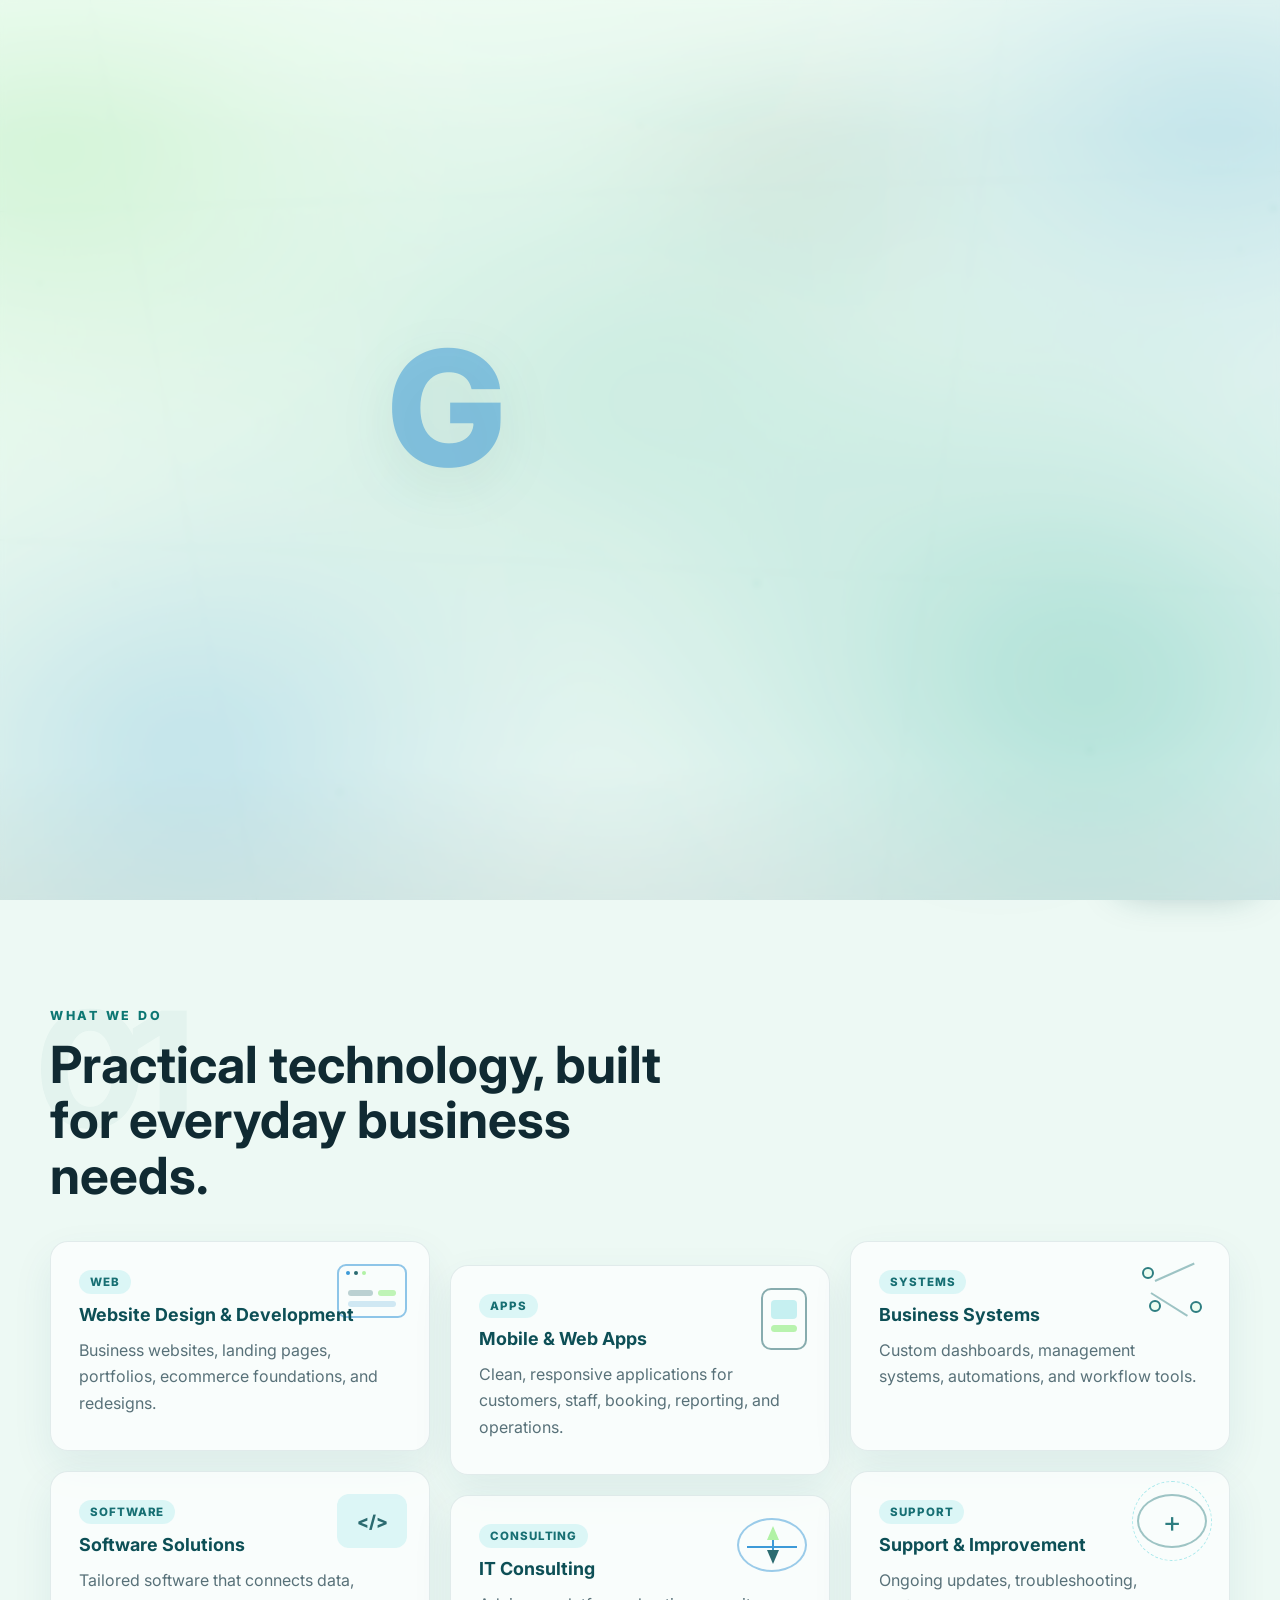
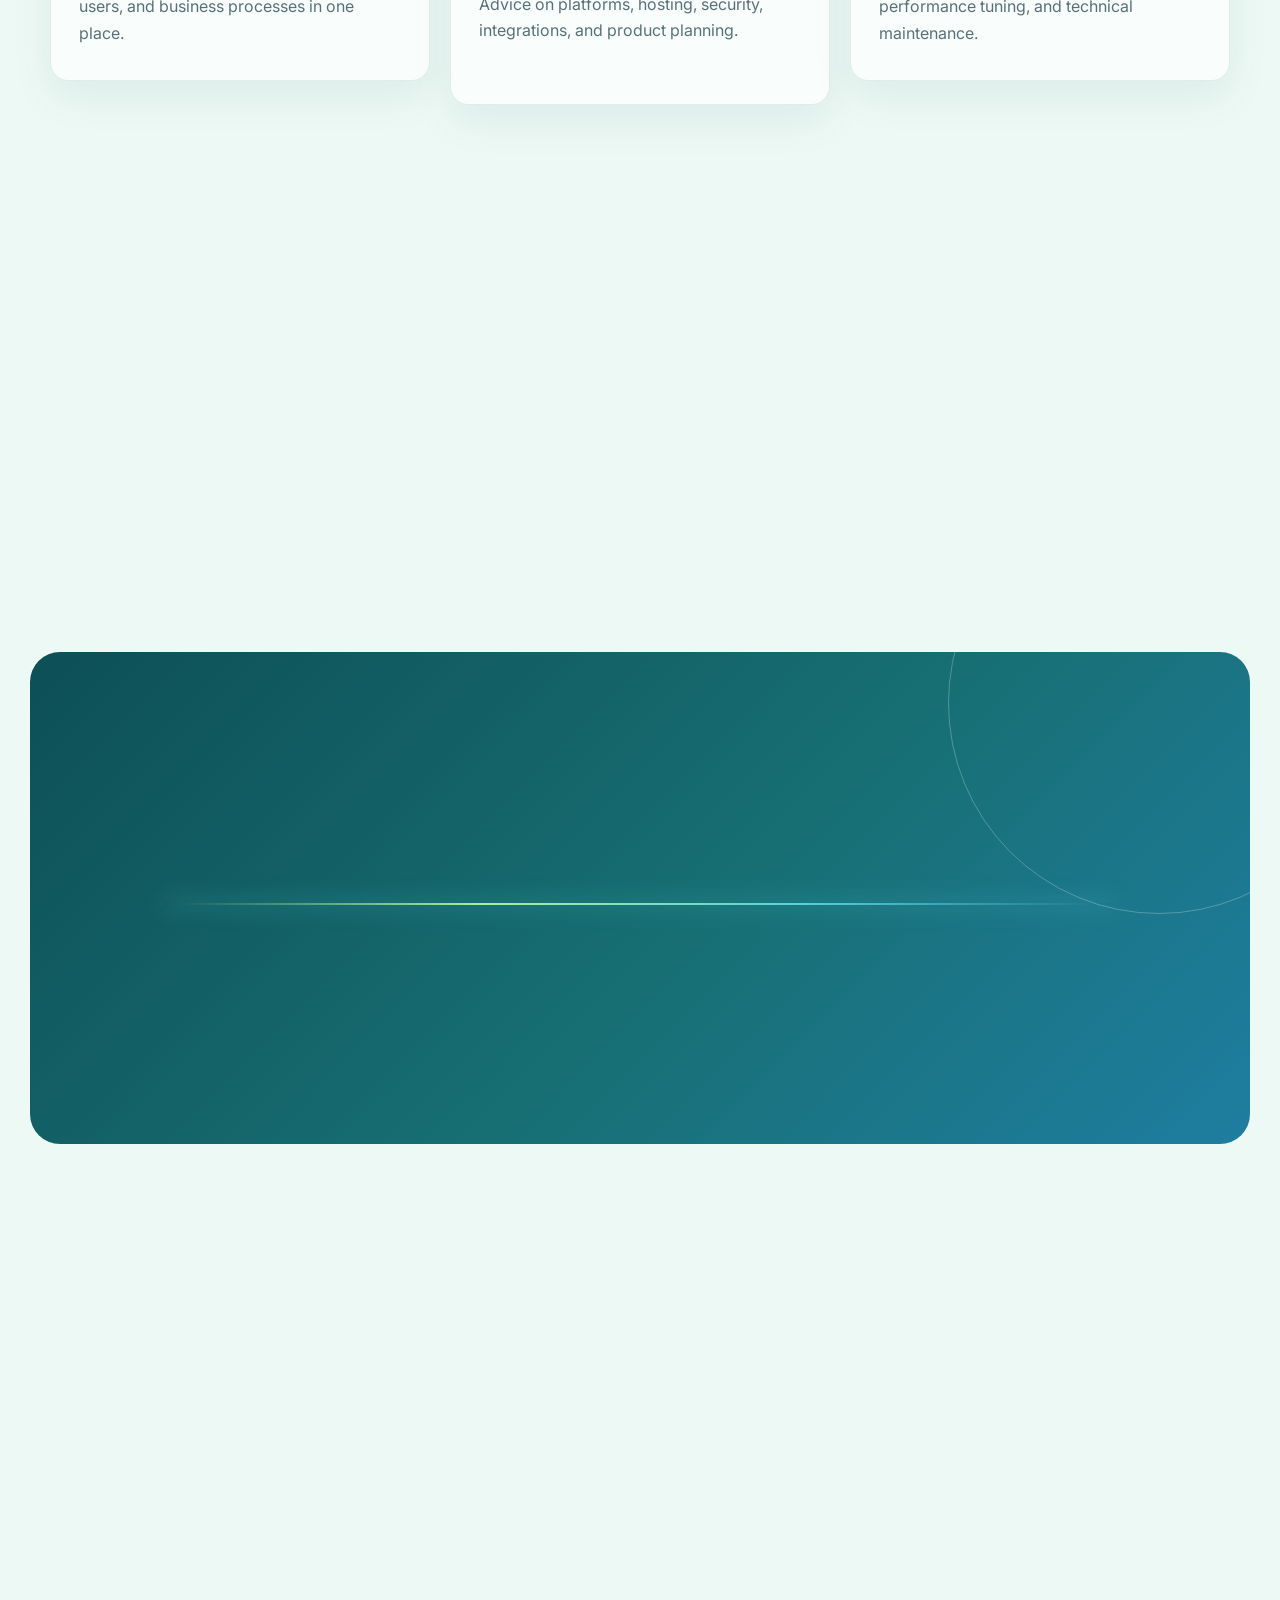
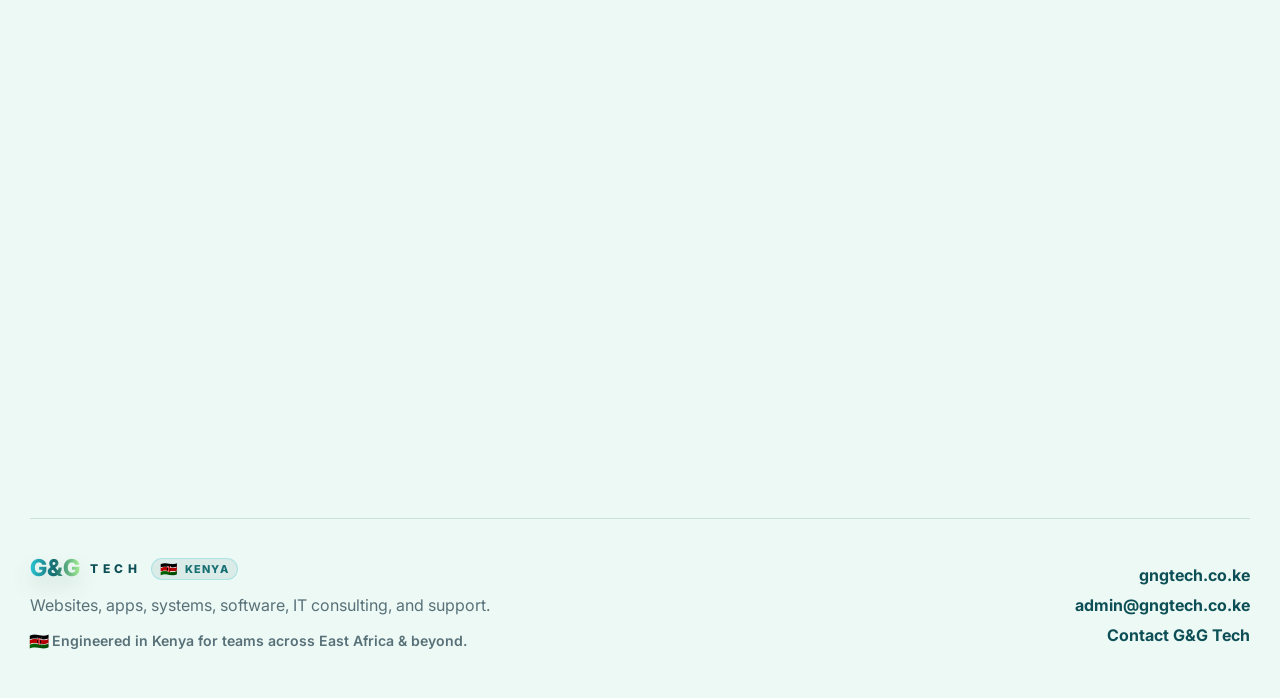
==== commit a6eeb8c4: "responsivityyy" ====
--- a/index.html
+++ b/index.html
@@ -24,6 +24,7 @@
     <link rel="stylesheet" href="styles.css">
   </head>
   <body class="intro-active">
+    <div id="scroll-progress" aria-hidden="true"></div>
     <div class="brand-intro" id="brandIntro" aria-label="G and G Tech introduction" role="status">
       <div class="brand-intro__content">
         <div class="brand-intro__wordmark" aria-label="G and G">
@@ -65,11 +66,14 @@
 
     <main>
       <section class="hero">
+        <div class="aurora aurora-a" aria-hidden="true"></div>
+        <div class="aurora aurora-b" aria-hidden="true"></div>
+        <div class="aurora aurora-c" aria-hidden="true"></div>
         <div class="hero-content reveal-on-scroll">
           <p class="eyebrow kenya-eyebrow">
             <span class="flag-emoji">🇰🇪</span> PROUDLY BASED IN KENYA &bull; SERVING GLOBAL TEAMS
           </p>
-          <h1>Reliable IT services for businesses ready to build smarter.</h1>
+          <h1 id="hero-headline">Reliable IT services for businesses ready to build smarter.</h1>
           <p class="hero-copy">
             G&amp;G Tech designs and builds websites, mobile apps, business systems,
             custom software, and IT consulting solutions that help your operations move faster.
@@ -124,7 +128,7 @@
       </section>
 
       <section class="services" id="services">
-        <div class="section-heading reveal-on-scroll">
+        <div class="section-heading reveal-on-scroll" data-count="01">
           <p class="eyebrow">What we do</p>
           <h2>Practical technology, built for everyday business needs.</h2>
         </div>
@@ -191,7 +195,7 @@
 
       <section class="process" id="process">
         <span class="pipeline-glow" aria-hidden="true"></span>
-        <div class="section-heading reveal-on-scroll">
+        <div class="section-heading reveal-on-scroll" data-count="02">
           <p class="eyebrow">How we work</p>
           <h2>A simple path from idea to launch.</h2>
         </div>
@@ -214,7 +218,7 @@
 
       <!-- Interactive FAQ Accordion Section -->
       <section class="faq" id="faq">
-        <div class="section-heading reveal-on-scroll">
+        <div class="section-heading reveal-on-scroll" data-count="03">
           <p class="eyebrow">Got Questions?</p>
           <h2>Frequently Asked Questions</h2>
         </div>
@@ -321,6 +325,9 @@
 
         gsap.to(".logo-panel", { y: -8, duration: 3.4, ease: "sine.inOut", yoyo: true, repeat: -1 });
         gsap.to(".floating-cta", { y: -5, duration: 2.2, ease: "sine.inOut", yoyo: true, repeat: -1 });
+
+        // Text scramble on hero headline after site entrance
+        setTimeout(() => scrambleText(document.getElementById('hero-headline')), 350);
       }
 
       if (intro && window.gsap) {
@@ -430,6 +437,146 @@
           if (canUseMagneticEffects) card.style.removeProperty("transform");
         });
       });
+
+      // ===== PREMIUM VISUAL ENHANCEMENTS =====
+
+      // Text Scramble Effect
+      function scrambleText(el) {
+        if (!el || prefersReducedMotion) return;
+        const chars = 'ABCDEFGHIJKLMNOPQRSTUVWXYZ0123456789!@#';
+        const original = el.innerText;
+        const totalMs = 1100;
+        const tickMs = 33;
+        const totalTicks = Math.ceil(totalMs / tickMs);
+        let tick = 0;
+        const timer = setInterval(() => {
+          const progress = tick / totalTicks;
+          el.innerText = original.split('').map((char, i) => {
+            if (char === ' ' || char === ',' || char === '.') return char;
+            if (i / original.length < progress) return char;
+            return chars[Math.floor(Math.random() * chars.length)];
+          }).join('');
+          tick++;
+          if (tick > totalTicks) { clearInterval(timer); el.innerText = original; }
+        }, tickMs);
+      }
+
+      // Scroll Progress Bar
+      const scrollProgressBar = document.getElementById('scroll-progress');
+      if (scrollProgressBar) {
+        const updateProgress = () => {
+          const max = document.body.scrollHeight - window.innerHeight;
+          const pct = max > 0 ? Math.min(window.scrollY / max, 1) : 0;
+          scrollProgressBar.style.width = `${pct * 100}%`;
+        };
+        window.addEventListener('scroll', updateProgress, { passive: true });
+        updateProgress();
+      }
+
+      // SVG Network Path Draw Animation
+      (function initNetworkDraw() {
+        const networkSection = document.querySelector('.network-section');
+        const networkPaths = document.querySelectorAll('.network-map path');
+        if (!networkSection || !networkPaths.length || !('IntersectionObserver' in window)) return;
+
+        networkPaths.forEach(path => {
+          const len = path.getTotalLength();
+          path.dataset.pathLen = len;
+          path.style.strokeDasharray = len;
+          path.style.strokeDashoffset = len;
+          path.style.animation = 'none';
+          path.style.transition = 'stroke-dashoffset 1.4s cubic-bezier(0.16, 1, 0.3, 1)';
+        });
+
+        const netObserver = new IntersectionObserver(entries => {
+          entries.forEach(entry => {
+            if (!entry.isIntersecting) return;
+            networkPaths.forEach((path, i) => {
+              setTimeout(() => { path.style.strokeDashoffset = '0'; }, i * 260);
+              setTimeout(() => {
+                path.style.strokeDasharray = '9 8';
+                path.style.strokeDashoffset = '0';
+                path.style.transition = 'none';
+                path.style.animation = 'route-flow 5s linear infinite';
+              }, 1500 + i * 260);
+            });
+            netObserver.unobserve(entry.target);
+          });
+        }, { threshold: 0.3 });
+
+        netObserver.observe(networkSection);
+      })();
+
+      // Magnetic Nav Links (desktop pointer only)
+      (function initMagneticNav() {
+        const isFine = window.matchMedia('(pointer: fine)').matches;
+        if (!isFine || prefersReducedMotion || !window.gsap) return;
+        document.querySelectorAll('.main-nav a').forEach(link => {
+          const xTo = gsap.quickTo(link, 'x', { duration: 0.35, ease: 'power3.out' });
+          const yTo = gsap.quickTo(link, 'y', { duration: 0.35, ease: 'power3.out' });
+          link.addEventListener('mousemove', e => {
+            const r = link.getBoundingClientRect();
+            xTo((e.clientX - (r.left + r.width / 2)) * 0.28);
+            yTo((e.clientY - (r.top + r.height / 2)) * 0.28);
+          });
+          link.addEventListener('mouseleave', () => { xTo(0); yTo(0); });
+        });
+      })();
+
+      // Particle Canvas Background
+      (function initParticles() {
+        if (prefersReducedMotion) return;
+        const canvas = document.getElementById('particle-canvas');
+        if (!canvas) return;
+        const ctx = canvas.getContext('2d');
+        const COLORS = [[85,211,219],[168,240,155],[39,142,211]];
+        let W = canvas.width = window.innerWidth;
+        let H = canvas.height = window.innerHeight;
+        const mouse = { x: -999, y: -999 };
+
+        const particles = Array.from({ length: 72 }, () => ({
+          x: Math.random() * W,
+          y: Math.random() * H,
+          r: Math.random() * 1.6 + 0.8,
+          dx: (Math.random() - 0.5) * 0.35,
+          dy: (Math.random() - 0.5) * 0.35,
+          c: COLORS[Math.floor(Math.random() * COLORS.length)],
+          a: Math.random() * 0.28 + 0.06
+        }));
+
+        window.addEventListener('resize', () => {
+          W = canvas.width = window.innerWidth;
+          H = canvas.height = window.innerHeight;
+        }, { passive: true });
+
+        window.addEventListener('mousemove', e => {
+          mouse.x = e.clientX; mouse.y = e.clientY;
+        }, { passive: true });
+
+        function raf() {
+          ctx.clearRect(0, 0, W, H);
+          for (const p of particles) {
+            const dx = p.x - mouse.x, dy = p.y - mouse.y;
+            const dist = Math.hypot(dx, dy);
+            if (dist < 110 && dist > 0.1) {
+              const f = (110 - dist) / 110 * 1.8;
+              p.x += dx / dist * f;
+              p.y += dy / dist * f;
+            }
+            p.x = (p.x + p.dx + W) % W;
+            p.y = (p.y + p.dy + H) % H;
+            ctx.beginPath();
+            ctx.arc(p.x, p.y, p.r, 0, 6.2832);
+            ctx.fillStyle = `rgba(${p.c[0]},${p.c[1]},${p.c[2]},${p.a})`;
+            ctx.fill();
+          }
+          requestAnimationFrame(raf);
+        }
+        raf();
+      })();
+
     </script>
+
+    <canvas id="particle-canvas" aria-hidden="true"></canvas>
   </body>
 </html>
--- a/styles.css
+++ b/styles.css
@@ -1341,3 +1341,175 @@
   .process { padding: 56px 24px; border-radius: 24px; }
   .service-card { min-height: auto; }
 }
+
+/* ======================================================
+   PREMIUM VISUAL ENHANCEMENTS
+   All additions — no existing rules modified.
+   ====================================================== */
+
+/* 1 — Scroll Progress Bar */
+#scroll-progress {
+  position: fixed;
+  top: 0;
+  left: 0;
+  height: 3px;
+  width: 0%;
+  z-index: 10000;
+  background: linear-gradient(90deg, #a8f09b, #55d3db 50%, #278ed3);
+  pointer-events: none;
+  transition: width 80ms linear;
+  border-radius: 0 2px 2px 0;
+}
+
+/* 2 — Particle Canvas */
+#particle-canvas {
+  position: fixed;
+  top: 0;
+  left: 0;
+  width: 100%;
+  height: 100%;
+  z-index: -2;
+  pointer-events: none;
+}
+
+/* 3 — Aurora Hero Blobs */
+.aurora {
+  position: absolute;
+  border-radius: 50%;
+  pointer-events: none;
+  will-change: transform;
+}
+
+.aurora-a {
+  width: min(520px, 52vw);
+  height: min(520px, 52vw);
+  background: radial-gradient(circle, rgba(85, 211, 219, 0.24), transparent 68%);
+  top: -10%;
+  right: -5%;
+  filter: blur(58px);
+  animation: aurora-drift-a 13s ease-in-out infinite alternate;
+  z-index: 0;
+}
+
+.aurora-b {
+  width: min(400px, 40vw);
+  height: min(400px, 40vw);
+  background: radial-gradient(circle, rgba(168, 240, 155, 0.2), transparent 68%);
+  top: 22%;
+  right: 22%;
+  filter: blur(48px);
+  animation: aurora-drift-b 10s ease-in-out infinite alternate;
+  z-index: 0;
+}
+
+.aurora-c {
+  width: min(320px, 34vw);
+  height: min(320px, 34vw);
+  background: radial-gradient(circle, rgba(39, 142, 211, 0.16), transparent 68%);
+  bottom: 6%;
+  right: 6%;
+  filter: blur(52px);
+  animation: aurora-drift-c 15s ease-in-out infinite alternate;
+  z-index: 0;
+}
+
+@keyframes aurora-drift-a {
+  from { transform: translate(0, 0) scale(1); }
+  to   { transform: translate(-45px, 35px) scale(1.14); }
+}
+@keyframes aurora-drift-b {
+  from { transform: translate(0, 0) scale(1); }
+  to   { transform: translate(30px, -40px) scale(0.9); }
+}
+@keyframes aurora-drift-c {
+  from { transform: translate(0, 0) scale(1); }
+  to   { transform: translate(-22px, -28px) scale(1.1); }
+}
+
+/* Ensure hero content sits above aurora blobs */
+.hero-content,
+.hero-visual {
+  position: relative;
+  z-index: 2;
+}
+
+/* 4 — Iridescent Full-Spectrum Card Shimmer (upgrade) */
+.interactive-card::before {
+  width: 340px;
+  height: 340px;
+  background: radial-gradient(
+    circle,
+    rgba(85, 211, 219, 0.32) 0%,
+    rgba(168, 240, 155, 0.18) 35%,
+    rgba(39, 142, 211, 0.12) 58%,
+    transparent 76%
+  );
+}
+
+/* 5 — Floating CTA Double Pulse Ring */
+.floating-cta {
+  overflow: visible;
+}
+
+.floating-cta::before,
+.floating-cta::after {
+  content: '';
+  position: absolute;
+  inset: 0;
+  border-radius: inherit;
+  border: 2px solid rgba(13, 79, 86, 0.45);
+  pointer-events: none;
+  animation: pulse-ring 2.8s ease-out infinite;
+}
+
+.floating-cta::after {
+  animation-delay: 1.4s;
+}
+
+@keyframes pulse-ring {
+  0%   { transform: scale(1);    opacity: 0.65; }
+  100% { transform: scale(1.68); opacity: 0;    }
+}
+
+/* 6 — Section Watermark Numbers */
+.section-heading[data-count] {
+  position: relative;
+}
+
+.section-heading[data-count]::before {
+  content: attr(data-count);
+  position: absolute;
+  top: -0.12em;
+  left: -0.08em;
+  font-size: clamp(6rem, 14vw, 10rem);
+  font-weight: 800;
+  color: var(--teal);
+  opacity: 0.045;
+  line-height: 1;
+  pointer-events: none;
+  letter-spacing: -0.08em;
+  z-index: 0;
+  user-select: none;
+}
+
+.section-heading[data-count] > * {
+  position: relative;
+  z-index: 1;
+}
+
+/* ── Reduced-Motion: suppress all new animations ── */
+@media (prefers-reduced-motion: reduce) {
+  .aurora-a, .aurora-b, .aurora-c {
+    animation: none;
+  }
+  .floating-cta::before,
+  .floating-cta::after {
+    display: none;
+  }
+  #scroll-progress {
+    transition: none;
+  }
+  #particle-canvas {
+    display: none;
+  }
+}
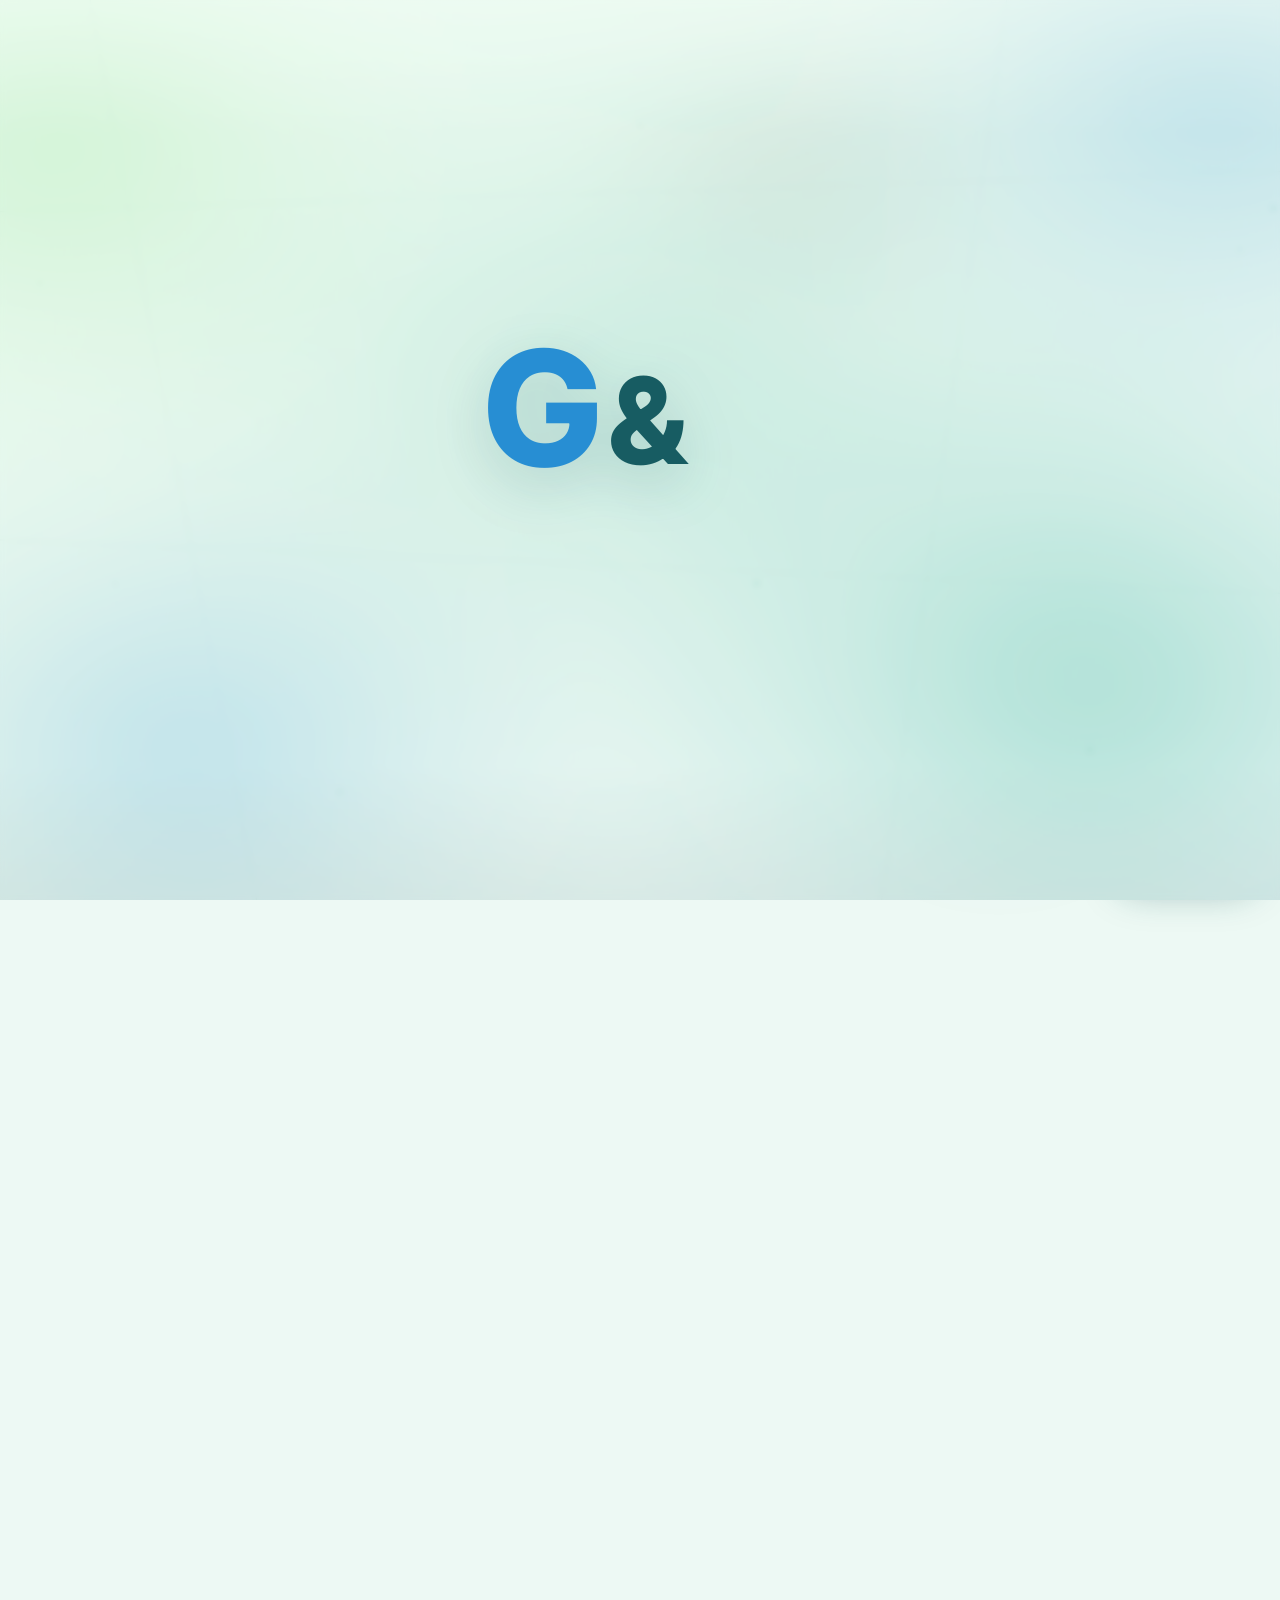
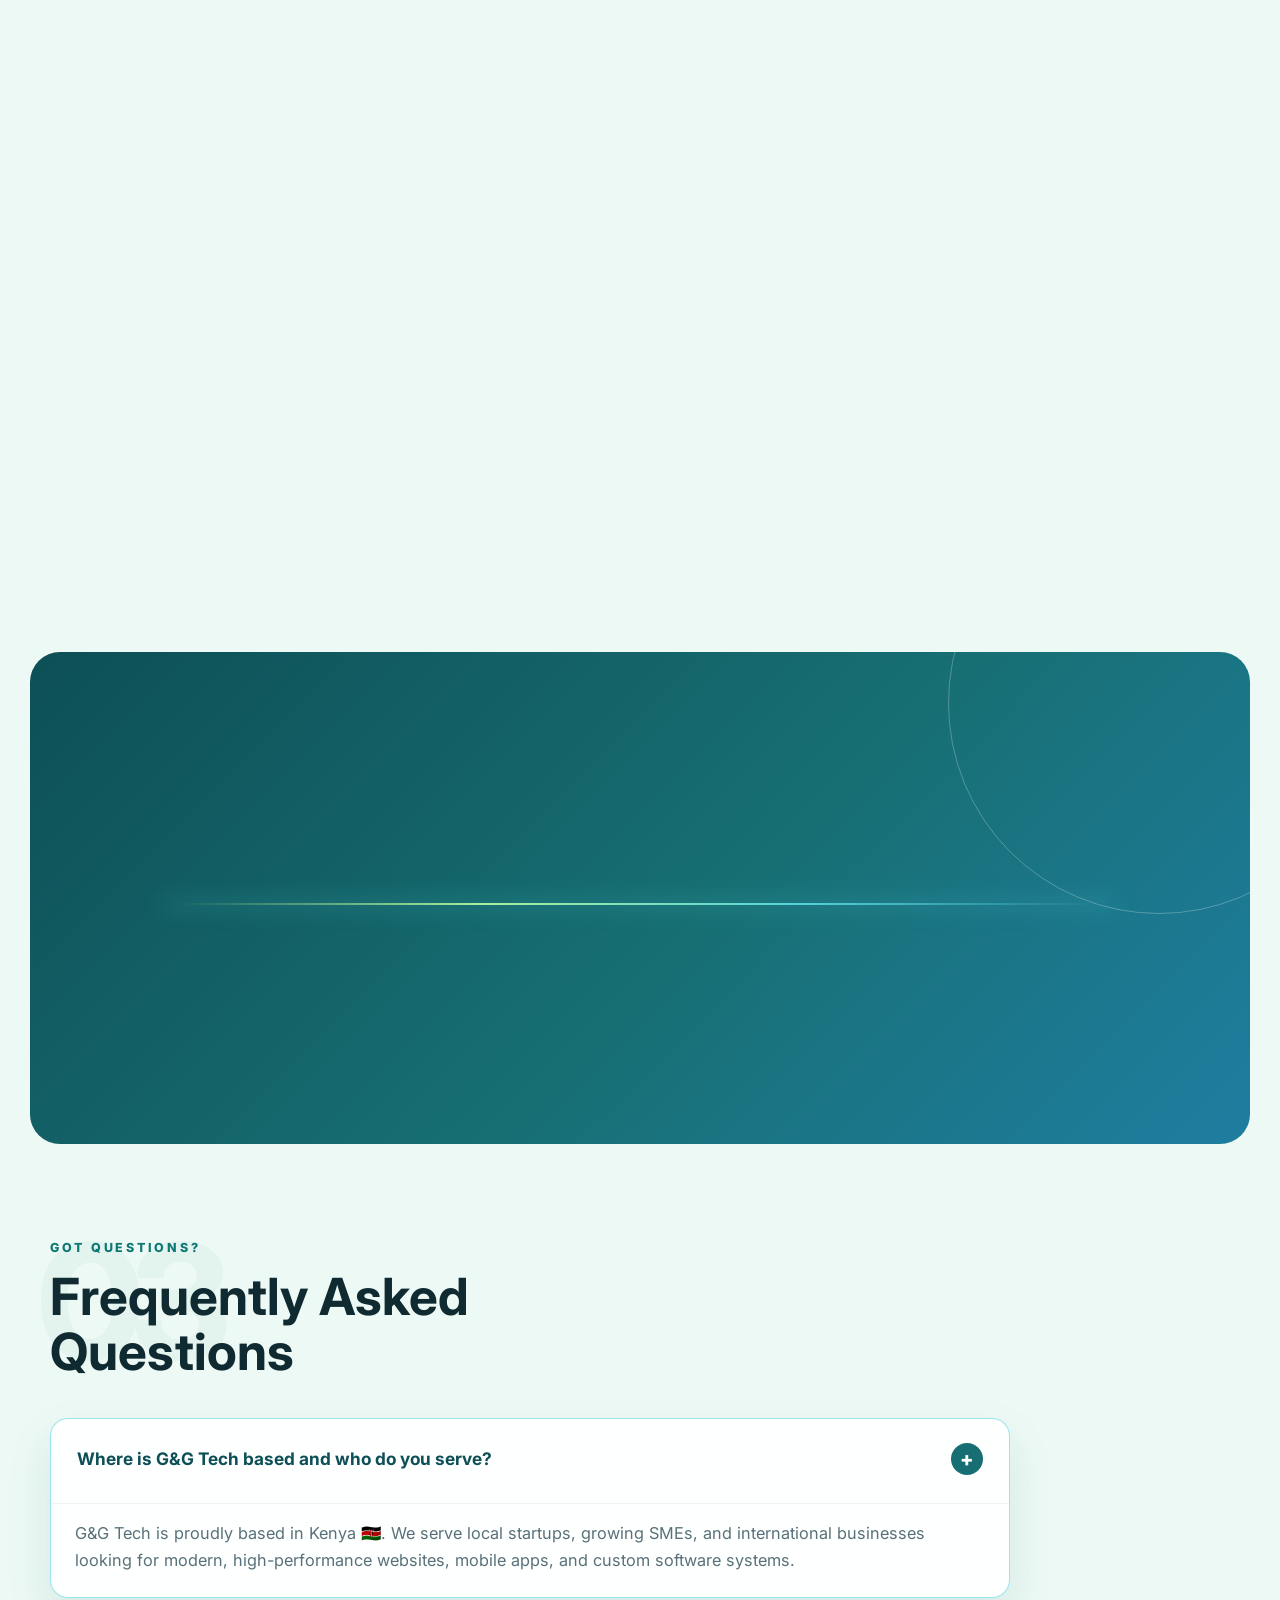
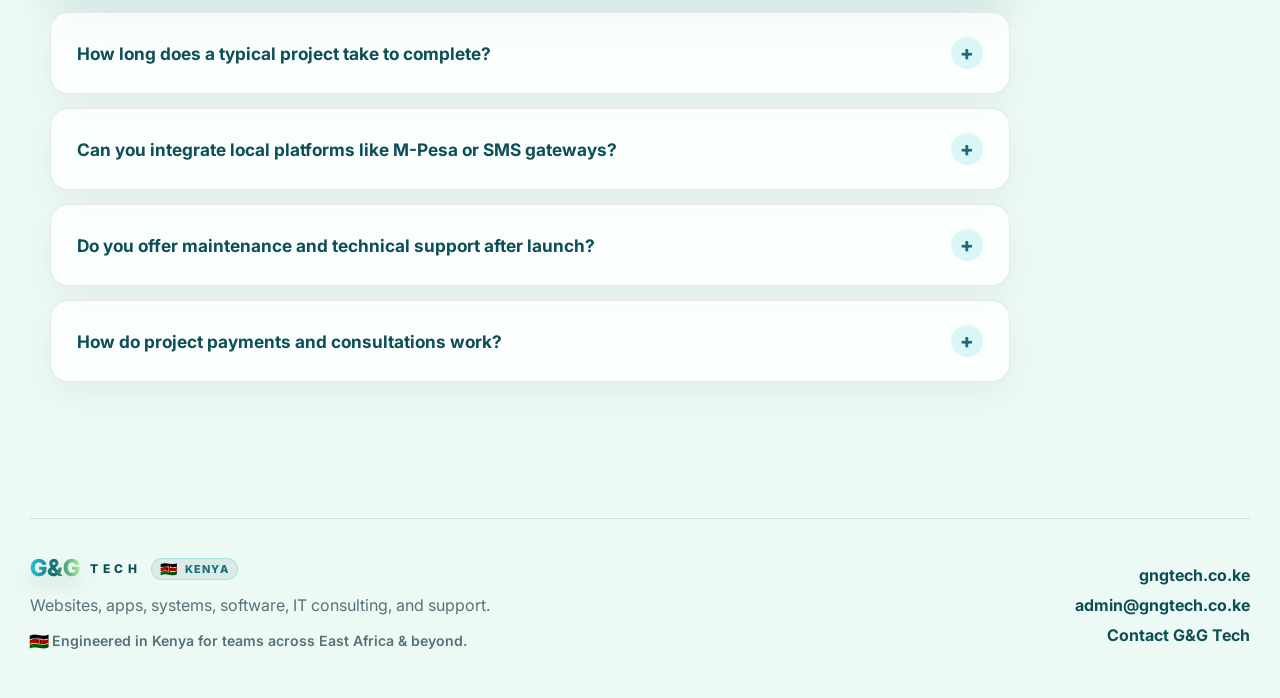
==== commit 0bb4cac7: "seo: canonical tags, LocalBusiness schema, og:image, Twitter cards, sitemap update" ====
--- a/index.html
+++ b/index.html
@@ -14,6 +14,15 @@
     <meta property="og:description" content="Designs and builds websites, mobile apps, business systems, and IT solutions for teams in Kenya and globally.">
     <meta property="og:type" content="website">
     <meta property="og:url" content="https://gngtech.co.ke">
+    <meta property="og:image" content="https://gngtech.co.ke/kenya-flag-bg.png">
+    <meta property="og:image:width" content="1200">
+    <meta property="og:image:height" content="630">
+    <meta property="og:locale" content="en_KE">
+    <meta name="twitter:card" content="summary_large_image">
+    <meta name="twitter:title" content="G&G Tech | Reliable IT Services in Kenya">
+    <meta name="twitter:description" content="Websites, apps, systems, software & IT consulting for Kenyan businesses.">
+    <meta name="twitter:image" content="https://gngtech.co.ke/kenya-flag-bg.png">
+    <link rel="canonical" href="https://gngtech.co.ke/">
     
     <link rel="preconnect" href="https://fonts.googleapis.com">
     <link rel="preconnect" href="https://fonts.gstatic.com" crossorigin>
@@ -22,6 +31,51 @@
       rel="stylesheet"
     >
     <link rel="stylesheet" href="styles.css">
+
+    <!-- LocalBusiness Structured Data (JSON-LD) -->
+    <script type="application/ld+json">
+    {
+      "@context": "https://schema.org",
+      "@type": "ProfessionalService",
+      "name": "G&G Tech",
+      "alternateName": "GNG Tech",
+      "url": "https://gngtech.co.ke",
+      "logo": "https://gngtech.co.ke/gngbg.svg",
+      "image": "https://gngtech.co.ke/kenya-flag-bg.png",
+      "description": "G&G Tech is a Kenyan technology company building modern websites, mobile apps, custom business systems, software, and IT solutions for clients in Kenya and beyond.",
+      "address": {
+        "@type": "PostalAddress",
+        "addressCountry": "KE",
+        "addressRegion": "Nairobi"
+      },
+      "areaServed": [
+        { "@type": "Country", "name": "Kenya" },
+        { "@type": "Continent", "name": "Africa" }
+      ],
+      "contactPoint": {
+        "@type": "ContactPoint",
+        "email": "admin@gngtech.co.ke",
+        "contactType": "customer service",
+        "availableLanguage": ["English", "Swahili"]
+      },
+      "sameAs": [
+        "https://gngtech.co.ke"
+      ],
+      "hasOfferCatalog": {
+        "@type": "OfferCatalog",
+        "name": "IT Services",
+        "itemListElement": [
+          { "@type": "Offer", "itemOffered": { "@type": "Service", "name": "Website Design & Development" } },
+          { "@type": "Offer", "itemOffered": { "@type": "Service", "name": "Mobile & Web Apps" } },
+          { "@type": "Offer", "itemOffered": { "@type": "Service", "name": "Business Systems" } },
+          { "@type": "Offer", "itemOffered": { "@type": "Service", "name": "Software Solutions" } },
+          { "@type": "Offer", "itemOffered": { "@type": "Service", "name": "IT Consulting" } },
+          { "@type": "Offer", "itemOffered": { "@type": "Service", "name": "Support & Improvement" } }
+        ]
+      },
+      "priceRange": "KES"
+    }
+    </script>
   </head>
   <body class="intro-active">
     <div id="scroll-progress" aria-hidden="true"></div>
